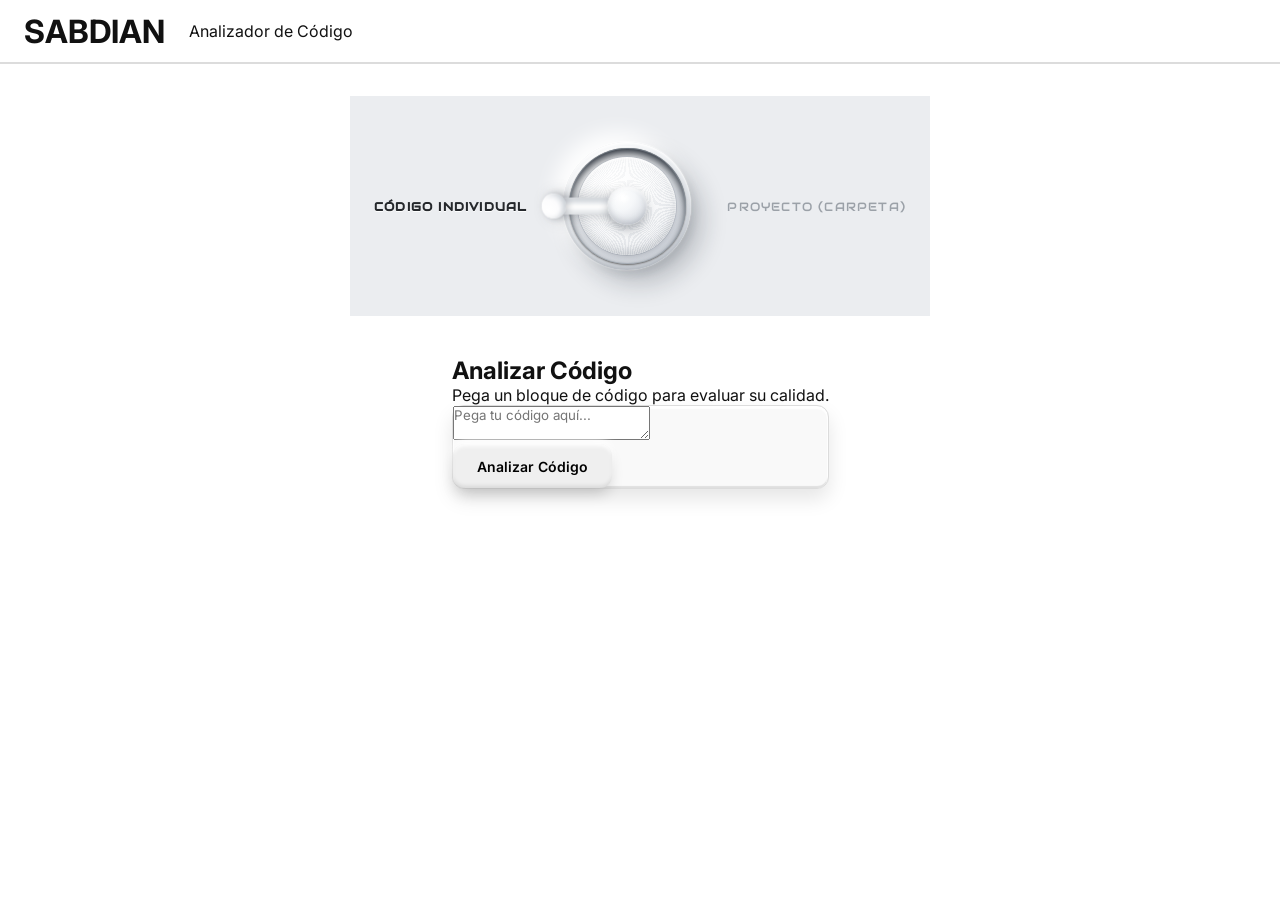
==== static/index.html @ e92fe36c "index.html" ====
<!DOCTYPE html>
<html lang="es">
<head>
    <meta charset="UTF-8">
    <meta name="viewport" content="width=device-width, initial-scale=1.0">
    <title>SABDIAN - Analizador IA</title>
    
    <link rel="preconnect" href="https://fonts.googleapis.com">
    <link rel="preconnect" href="https://fonts.gstatic.com" crossorigin>
    <link href="https://fonts.googleapis.com/css2?family=Audiowide&family=Inter:wght@400;600;800&display=swap" rel="stylesheet">
    <link rel="stylesheet" href="estilo.css">
</head>
<body>

    <header class="vl-cabecera">
        <h1 class="vl-cabecera__logo">SABDIAN</h1>
        <div class="vl-cabecera__acciones">
            <span class="texto-analizador">Analizador de Código</span>
        </div>
    </header>

    <!-- Contenedor Principal (Grid) -->
    <main class="vl-pagina">
        
        <!-- Columna Izquierda: Interruptor (Regla de tercios: 1/3) -->
        <section class="columna-interruptor">
            <div class="int-contenedor-tema" id="theme-container">
                <label class="int-escenario">
                    <input type="checkbox" class="int-entrada" id="toggle-modo" aria-label="Modo individual o carpeta" />
                    <span class="int-etiqueta int-etiqueta-apagado">Código Individual</span>
                    <span class="int-selector">
                        <span class="int-bisel" aria-hidden="true"></span>
                        <span class="int-engranaje" aria-hidden="true"></span>
                        <span class="int-palanca" aria-hidden="true">
                            <span class="int-cuerpo-palanca"></span>
                            <span class="int-tapa"></span>
                        </span>
                        <span class="int-perno" aria-hidden="true"></span>
                    </span>
                    <span class="int-etiqueta int-etiqueta-encendido">Proyecto (Carpeta)</span>
                </label>
            </div>
        </section>

        <!-- Columna Derecha: Área de Análisis (Regla de tercios: 2/3) -->
        <section class="columna-analisis">
            <!-- VISTA 1: CÓDIGO INDIVIDUAL -->
            <div id="vista-individual" class="vista-contenedor">
                <div class="vl-seccion-encabezado">
                    <h2 class="vl-seccion-encabezado__titulo">Analizar Código</h2>
                    <p class="vl-seccion-encabezado__subtitulo">Pega un bloque de código para evaluar su calidad.</p>
                </div>
                <div class="goma-caja">
                    <div class="caja-contenido">
                        <textarea id="codigo-individual" placeholder="Pega tu código aquí..." class="input-texto"></textarea>
                    </div>
                    <div class="caja-pie">
                        <button id="btn-analizar-individual" class="goma-boton">Analizar Código</button>
                    </div>
                </div>
            </div>

            <!-- VISTA 2: PROYECTO (CARPETA) -->
            <div id="vista-carpeta" class="vista-contenedor" style="display: none;">
                <div class="vl-seccion-encabezado">
                    <h2 class="vl-seccion-encabezado__titulo">Analizar Proyecto</h2>
                    <p class="vl-seccion-encabezado__subtitulo">Sube una carpeta completa para un análisis profundo.</p>
                </div>
                <div class="goma-caja">
                    <div class="caja-contenido">
                        <div class="vl-docs-zona" id="drop-zone" onclick="document.getElementById('input-carpeta').click()">
                            <div class="vl-docs-zona__interior">
                                <span class="vl-docs-zona__icono">📁</span>
                                <p class="vl-docs-zona__texto">Haz clic para <strong>seleccionar</strong> una carpeta</p>
                                <p class="vl-docs-zona__pista">o arrastra y suelta aquí</p>
                            </div>
                            <input type="file" id="input-carpeta" webkitdirectory directory multiple style="display: none;">
                        </div>
                    </div>
                    <div class="caja-pie">
                        <button id="btn-analizar-carpeta" class="goma-boton">Analizar Carpeta</button>
                    </div>
                </div>
            </div>
        </section>

        <!-- Resultados (Ocupa todo el ancho, abajo) -->
        <section id="resultados-container" class="seccion-resultados" style="display: none;">
            <div class="vl-seccion-encabezado" style="margin-bottom: 20px;">
                <h3 class="vl-seccion-encabezado__titulo" style="font-size: 24px;">Resultados del Análisis</h3>
            </div>
            
            <div class="vl-admin-tabla-wrapper goma-caja">
                <table class="vl-admin-tabla" id="tabla-resultados">
                    <thead>
                        <tr>
                            <th>Archivo / Bloque</th>
                            <th>Veredicto</th>
                            <th>Score IA</th>
                            <th>Deuda Técnica</th>
                        </tr>
                    </thead>
                    <tbody></tbody>
                </table>
            </div>
        </section>
    </main>

    <script src="app.js"></script>
</body>
</html>
---- static/estilo.css ----
/* --- Variables Globales --- */
:root {
    --fondo-pagina: #ffffff;
    --texto-principal: #111111;
    --texto-secundario: #555555;
    --borde-goma: #dcdcdc;
    --fondo-goma: #f9f9f9;
    --radio: 12px;
}

/* --- Reset y Fuente --- */
*, *::before, *::after { margin: 0; padding: 0; box-sizing: border-box; }
html, body { 
    width: 100%; min-height: 100%; 
    font-family: "Inter", system-ui, sans-serif; 
    color: var(--texto-principal); 
    background-color: var(--fondo-pagina); 
    transition: background-color 0.5s ease, color 0.5s ease;
}
button, input, textarea { font-family: inherit; }

/* --- Estructura de la Página --- */
.vl-cabecera {
    position: fixed; top: 0; left: 0; right: 0; height: 64px;
    display: flex; align-items: center; gap: 24px; padding: 0 24px;
    background: inherit; border-bottom: 2px solid var(--borde-goma); z-index: 100;
}
.vl-pagina {
    padding: 96px 24px 64px; min-height: 100vh;
    display: flex; flex-direction: column; align-items: center; gap: 40px;
}

/* --- Estilos de Goma (Modo Claro) --- */
.goma-caja {
    background: var(--fondo-goma);
    border-radius: var(--radio);
    box-shadow: 0 10px 20px rgba(0, 0, 0, 0.1), inset 0 2px 1px 1px rgba(255, 255, 255, 0.9), inset 0 -2px 1px 0 rgba(0, 0, 0, 0.1);
    border: 1px solid var(--borde-goma);
}
.goma-boton {
    display: inline-flex; align-items: center; justify-content: center;
    height: 44px; padding: 0 24px; border: none; border-radius: var(--radio);
    font-weight: 600; font-size: 14px; cursor: pointer; transition: all 200ms ease;
    box-shadow: 0 8px 15px -4px rgba(0, 0, 0, 0.2), inset 0 -3px 4px -1px rgba(0, 0, 0, 0.1), 0 -5px 10px -1px rgba(255, 255, 255, 1), inset 0 3px 4px -1px rgba(255, 255, 255, 1);
}
.goma-boton:hover { transform: translateY(-2px); }
.goma-boton:active { transform: translateY(2px); box-shadow: 0 2px 5px rgba(0, 0, 0, 0.15), inset 0 3px 6px rgba(0, 0, 0, 0.2); }

/* --- Tabla de Resultados (Se adapta al tema) --- */
.vl-admin-tabla-wrapper { width: 100%; max-width: 1000px; overflow-x: auto; }
.vl-admin-tabla { width: 100%; border-collapse: collapse; font-size: 14px; }
.vl-admin-tabla thead { background: rgba(0,0,0,0.05); }
.vl-admin-tabla th { padding: 16px; text-align: left; font-weight: 700; text-transform: uppercase; font-size: 11px; border-bottom: 2px solid var(--borde-goma); }
.vl-admin-tabla td { padding: 16px; border-bottom: 1px solid var(--borde-goma); }
.vl-admin-tabla td:first-child { font-family: monospace; font-weight: bold; }

.APROBADO { color: #111 !important; font-weight: 900; }
.RECHAZADO { color: #cc0000 !important; font-weight: 900; }
.SOSPECHOSO_IA { color: #cc7700 !important; font-weight: 900; }
.APROBADO_CON_OBSERVACIONES { color: #0044cc !important; font-weight: 900; }

/* ============================================================
   INTERRUPTOR SKEUOMORPHIC (Tu código original)
   ============================================================ */
.int-contenedor-tema {
  --fondo-tema: #ebedf0;
  --texto-apagado: #9ba1a8;
  --texto-activo: #25282c;
  --sombra-texto: 0 1px 0 rgba(255, 255, 255, 0.9);
  --fondo-selector: #ebedf0;
  --sombra-selector: -10px -10px 20px rgba(255, 255, 255, 0.95), 12px 14px 24px rgba(24, 32, 44, 0.22), 3px 4px 8px rgba(24, 32, 44, 0.14), 0 0 0 1px rgba(255, 255, 255, 0.65);
  --sombra-selector-presionado: -6px -6px 14px rgba(255, 255, 255, 0.9), 7px 9px 16px rgba(24, 32, 44, 0.2), 2px 2px 4px rgba(24, 32, 44, 0.14), 0 0 0 1px rgba(255, 255, 255, 0.65);
  --fondo-bisel: linear-gradient(145deg, #ffffff 0%, #e9ecf0 45%, #cfd4dc 100%);
  --sombra-bisel: inset 0 2px 3px rgba(255, 255, 255, 1), inset 0 -3px 5px rgba(28, 35, 45, 0.22);
  --brillo-bisel: rgba(255, 255, 255, 0.85);
  --fondo-placa: repeating-conic-gradient(from 0deg, rgba(255, 255, 255, 0.45) 0deg 1.1deg, rgba(140, 148, 158, 0.06) 1.1deg 2.2deg), radial-gradient(circle at 36% 26%, #ffffff 0%, #f8f9fa 35%, #ebedf0 65%, #dadde2 88%, #cbd0d6 100%);
  --sombra-placa: inset 0 2px 3px rgba(255, 255, 255, 1), inset 0 -4px 8px rgba(110, 118, 128, 0.25), 0 3px 6px rgba(24, 32, 44, 0.2), 0 0 0 1px rgba(175, 182, 190, 0.45);
  --sombra-proyectada-palanca: drop-shadow(0 6px 7px rgba(24, 32, 44, 0.26));
  --fondo-palanca: linear-gradient(90deg, #cfd3d8 0%, #eef0f3 14%, #ffffff 36%, #ffffff 50%, #f1f3f5 66%, #dadde2 86%, #bfc4cb 100%);
  --sombra-palanca: inset 0 3px 4px rgba(255, 255, 255, 1), inset 0 -8px 12px rgba(115, 123, 134, 0.22);
  --fondo-tapa: radial-gradient(circle at 34% 28%, #ffffff 0%, #fcfcfd 42%, #e6e9ed 72%, #cbd0d7 100%);
  --sombra-tapa: 0 3px 6px rgba(24, 32, 44, 0.2), inset 0 -3px 4px rgba(115, 123, 134, 0.2), inset 0 2px 3px rgba(255, 255, 255, 1);
  --fondo-perno: radial-gradient(circle at 34% 26%, #ffffff 0%, #f5f7f9 36%, #e2e5ea 68%, #c7ccd3 92%, #b4bac2 100%);
  --sombra-perno: inset 0 -3px 6px rgba(95, 104, 116, 0.26), inset 0 2px 3px rgb(255, 255, 255), 0 5px 10px rgba(24, 32, 44, 0.31), 0 0 0 1px rgba(255, 255, 255, 0.5);
  --brillo-perno: rgba(255, 255, 255, 0.95);
  display: flex; align-items: center; justify-content: center; min-height: 220px; padding: 24px; background: var(--fondo-tema); transition: background-color 0.55s cubic-bezier(0.22, 1, 0.36, 1);
}
.int-contenedor-tema:has(.int-entrada:checked) {
  --fondo-tema: #1e2126; --texto-apagado: #68707a; --texto-activo: #eef2f6; --sombra-texto: 0 1px 2px rgba(0, 0, 0, 0.85);
  --fondo-selector: #23262b; --sombra-selector: -8px -8px 18px rgba(255, 255, 255, 0.055), 12px 15px 26px rgba(0, 0, 0, 0.75), 3px 4px 8px rgba(0, 0, 0, 0.55), 0 0 0 1px rgba(255, 255, 255, 0.06);
  --sombra-selector-presionado: -5px -5px 12px rgba(255, 255, 255, 0.045), 7px 9px 16px rgba(0, 0, 0, 0.7), 2px 2px 4px rgba(0, 0, 0, 0.5), 0 0 0 1px rgba(255, 255, 255, 0.06);
  --fondo-bisel: linear-gradient(145deg, #32363e 0%, #23262c 48%, #15171b 100%); --sombra-bisel: inset 0 2px 3px rgba(255, 255, 255, 0.14), inset 0 -3px 6px rgba(0, 0, 0, 0.75); --brillo-bisel: rgba(255, 255, 255, 0.14);
  --fondo-placa: repeating-conic-gradient(from 0deg, rgba(255, 255, 255, 0.03) 0deg 1.1deg, rgba(0, 0, 0, 0.18) 1.1deg 2.2deg), radial-gradient(circle at 36% 26%, #3a3f48 0%, #2c3037 35%, #21242a 65%, #181a1f 88%, #111316 100%);
  --sombra-placa: inset 0 2px 3px rgba(255, 255, 255, 0.12), inset 0 -4px 8px rgba(0, 0, 0, 0.65), 0 3px 6px rgba(0, 0, 0, 0.55), 0 0 0 1px rgba(0, 0, 0, 0.6);
  --sombra-proyectada-palanca: drop-shadow(0 7px 8px rgba(0, 0, 0, 0.68));
  --fondo-palanca: linear-gradient(90deg, #1c1f24 0%, #2f343c 14%, #4c535f 36%, #58606e 50%, #3b404a 66%, #24282e 86%, #16181c 100%);
  --sombra-palanca: inset 0 3px 4px rgba(255, 255, 255, 0.24), inset 0 -8px 12px rgba(0, 0, 0, 0.65);
  --fondo-tapa: radial-gradient(circle at 34% 28%, #636c7a 0%, #454b56 42%, #2a2e35 72%, #191b20 100%);
  --sombra-tapa: 0 3px 6px rgba(0, 0, 0, 0.6), inset 0 -3px 4px rgba(0, 0, 0, 0.65), inset 0 2px 3px rgba(255, 255, 255, 0.25);
  --fondo-perno: radial-gradient(circle at 34% 26%, #575f6c 0%, #3a3f48 36%, #262930 68%, #191b20 92%, #121417 100%);
  --sombra-perno: inset 0 -3px 6px rgba(0, 0, 0, 0.7), inset 0 2px 3px rgba(255, 255, 255, 0.2), 0 6px 12px rgba(0, 0, 0, 0.75), 0 0 0 1px rgba(255, 255, 255, 0.08);
  --brillo-perno: rgba(255, 255, 255, 0.35);
}
.int-escenario { position: relative; display: inline-flex; align-items: center; gap: 36px; user-select: none; cursor: pointer; }
.int-entrada { position: absolute; width: 1px; height: 1px; opacity: 0; pointer-events: none; }
.int-etiqueta { font-family: "Audiowide", sans-serif; font-size: 12px; font-weight: 500; letter-spacing: 0.1em; text-transform: uppercase; white-space: nowrap; color: var(--texto-apagado); transition: color 0.45s ease, text-shadow 0.45s ease; }
.int-etiqueta-apagado { color: var(--texto-activo); font-weight: 600; text-shadow: var(--sombra-texto); }
.int-entrada:checked ~ .int-etiqueta-apagado { color: var(--texto-apagado); font-weight: 500; text-shadow: none; }
.int-entrada:checked ~ .int-etiqueta-encendido { color: var(--texto-activo); font-weight: 600; text-shadow: var(--sombra-texto); }
.int-selector { --tamano: 128px; position: relative; display: block; width: var(--tamano); height: var(--tamano); flex: none; border-radius: 50%; background: var(--fondo-selector); cursor: pointer; box-shadow: var(--sombra-selector); transition: box-shadow 0.45s ease, transform 0.25s ease, background 0.45s ease; }
.int-escenario:active .int-selector { transform: translateY(1px) scale(0.992); box-shadow: var(--sombra-selector-presionado); }
.int-entrada:focus-visible ~ .int-selector { box-shadow: var(--sombra-selector), 0 0 0 3px rgba(59, 130, 246, 0.45); }
.int-bisel { position: absolute; inset: 0; border-radius: 50%; background: var(--fondo-bisel); box-shadow: var(--sombra-bisel); transition: background 0.45s ease, box-shadow 0.45s ease; }
.int-bisel::after { content: ""; position: absolute; inset: 3%; border-radius: 50%; background: radial-gradient(circle at 32% 22%, var(--brillo-bisel), transparent 55%); transition: background 0.45s ease; }
.int-engranaje { position: absolute; inset: 4.5%; border-radius: 50%; box-shadow: inset 0 0 0 1px rgba(150, 158, 168, 0.55), inset 0 5px 10px rgb(28, 35, 45), 0 1px 2px rgb(102, 102, 102); transform: rotate(0deg); transition: transform 0.65s cubic-bezier(0.3, 1.25, 0.4, 1); }
.int-entrada:checked ~ .int-selector .int-engranaje { transform: rotate(9deg); }
.int-engranaje::after { content: ""; position: absolute; inset: 8%; border-radius: 50%; background-image: var(--fondo-placa); box-shadow: var(--sombra-placa); transition: background 0.45s ease, box-shadow 0.45s ease; }
.int-palanca { position: absolute; left: 50%; top: 50%; width: calc(var(--tamano) * 0.135); height: calc(var(--tamano) * 0.64); margin-left: calc(var(--tamano) * -0.0675); margin-top: calc(var(--tamano) * -0.64); transform-origin: 50% 100%; transform: rotate(-90deg); animation: rebote-hacia-izquierda 0.72s cubic-bezier(0.22, 1, 0.36, 1) forwards; filter: var(--sombra-proyectada-palanca); z-index: 2; }
.int-entrada:checked ~ .int-selector .int-palanca { animation: rebote-hacia-derecha 0.72s cubic-bezier(0.22, 1, 0.36, 1) forwards; }
@keyframes rebote-hacia-derecha { 0% { transform: rotate(-90deg); } 62% { transform: rotate(103deg); } 78% { transform: rotate(83deg); } 90% { transform: rotate(93deg); } 100% { transform: rotate(90deg); } }
@keyframes rebote-hacia-izquierda { 0% { transform: rotate(90deg); } 62% { transform: rotate(-103deg); } 78% { transform: rotate(-83deg); } 90% { transform: rotate(-93deg); } 100% { transform: rotate(-90deg); } }
.int-cuerpo-palanca { position: absolute; inset: 0; border-radius: 40% 40% 22% 22% / 18% 18% 10% 10%; background: var(--fondo-palanca); box-shadow: var(--sombra-palanca); transition: background 0.45s ease, box-shadow 0.45s ease; }
.int-tapa { position: absolute; left: 50%; top: calc(var(--tamano) * -0.035); width: calc(var(--tamano) * 0.19); height: calc(var(--tamano) * 0.19); margin-left: calc(var(--tamano) * -0.095); border-radius: 50%; background: var(--fondo-tapa); box-shadow: var(--sombra-tapa); transition: background 0.45s ease, box-shadow 0.45s ease; }
.int-perno { position: absolute; left: 50%; top: 50%; width: calc(var(--tamano) * 0.3); height: calc(var(--tamano) * 0.3); transform: translate(-50%, -50%); border-radius: 50%; background: var(--fondo-perno); box-shadow: var(--sombra-perno); transition: background 0.45s ease, box-shadow 0.45s ease; z-index: 3; }
.int-perno::after { content: ""; position: absolute; left: 24%; top: 18%; width: 32%; height: 24%; border-radius: 50%; background: radial-gradient(circle, var(--brillo-perno), rgba(255, 255, 255, 0)); filter: blur(1px); transition: background 0.45s ease; }
@media (max-width: 420px) { .int-escenario { gap: 24px; } .int-selector { --tamano: 102px; } .int-etiqueta { font-size: 9px; letter-spacing: 0.16em; } }
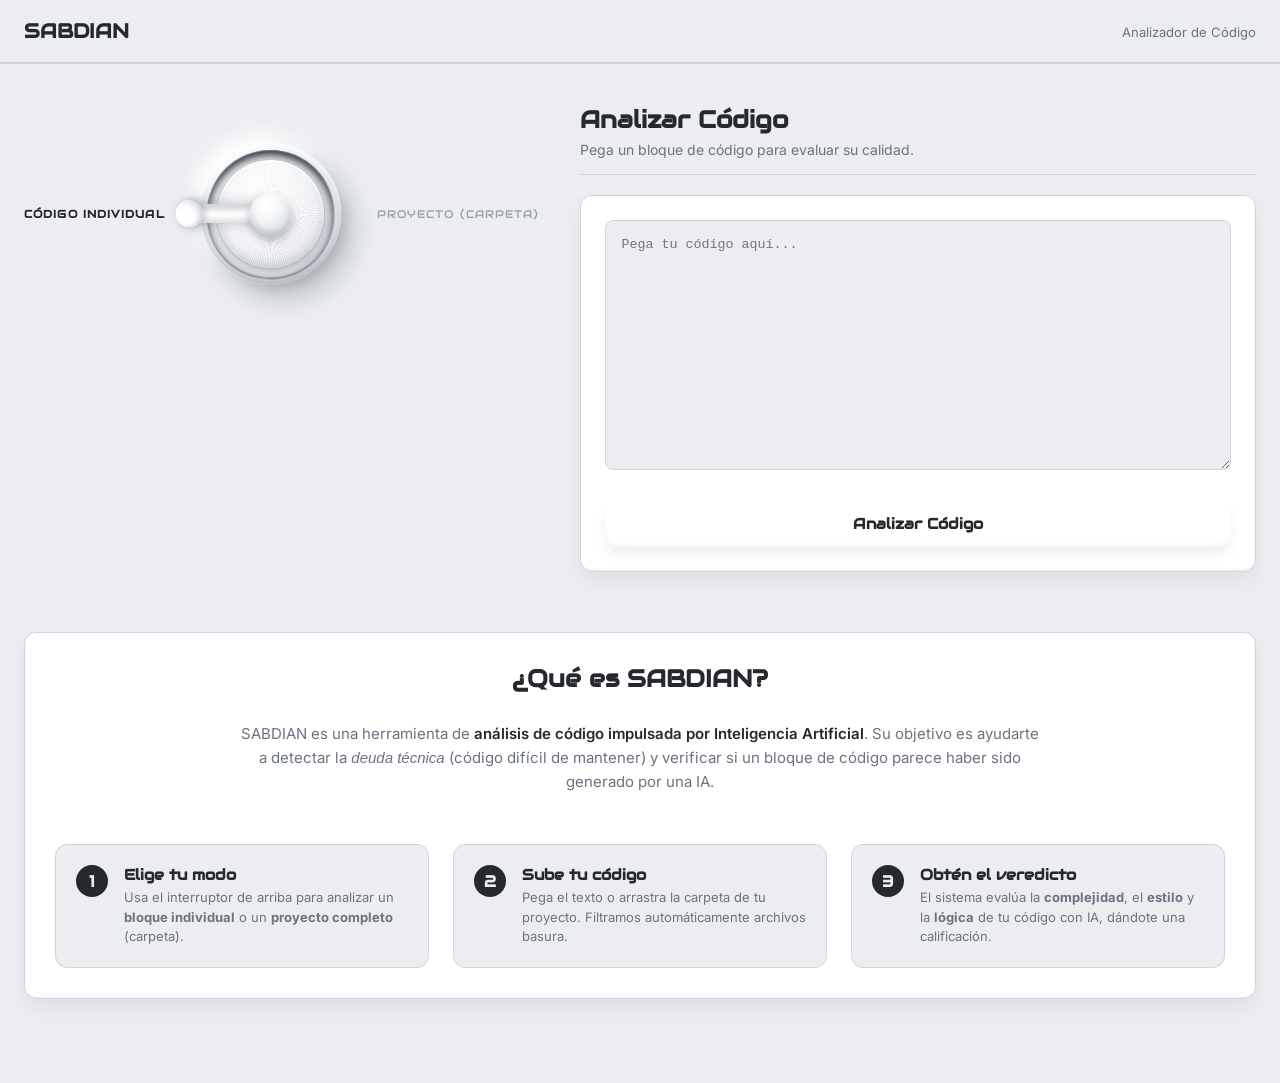
==== commit 4ce60bee: "index.html" ====
--- a/static/index.html
+++ b/static/index.html
@@ -5,13 +5,17 @@
     <meta name="viewport" content="width=device-width, initial-scale=1.0">
     <title>SABDIAN - Analizador IA</title>
     
+    <!-- Fuentes de Google -->
     <link rel="preconnect" href="https://fonts.googleapis.com">
     <link rel="preconnect" href="https://fonts.gstatic.com" crossorigin>
     <link href="https://fonts.googleapis.com/css2?family=Audiowide&family=Inter:wght@400;600;800&display=swap" rel="stylesheet">
+    
+    <!-- Tu archivo CSS -->
     <link rel="stylesheet" href="estilo.css">
 </head>
 <body>
 
+    <!-- Cabecera -->
     <header class="vl-cabecera">
         <h1 class="vl-cabecera__logo">SABDIAN</h1>
         <div class="vl-cabecera__acciones">
@@ -19,10 +23,10 @@
         </div>
     </header>
 
-    <!-- Contenedor Principal (Grid) -->
+    <!-- Contenido Principal -->
     <main class="vl-pagina">
         
-        <!-- Columna Izquierda: Interruptor (Regla de tercios: 1/3) -->
+        <!-- COLUMNA IZQUIERDA: INTERRUPTOR -->
         <section class="columna-interruptor">
             <div class="int-contenedor-tema" id="theme-container">
                 <label class="int-escenario">
@@ -42,7 +46,7 @@
             </div>
         </section>
 
-        <!-- Columna Derecha: Área de Análisis (Regla de tercios: 2/3) -->
+        <!-- COLUMNA DERECHA: ÁREA DE ANÁLISIS -->
         <section class="columna-analisis">
             <!-- VISTA 1: CÓDIGO INDIVIDUAL -->
             <div id="vista-individual" class="vista-contenedor">
@@ -84,7 +88,43 @@
             </div>
         </section>
 
-        <!-- Resultados (Ocupa todo el ancho, abajo) -->
+        <!-- SECCIÓN DE INFORMACIÓN (¿Qué es SABDIAN?) -->
+        <section class="seccion-info">
+            <div class="info-tarjeta goma-caja">
+                <h2 class="info-titulo">¿Qué es SABDIAN?</h2>
+                <p class="info-texto">
+                    SABDIAN es una herramienta de <strong>análisis de código impulsada por Inteligencia Artificial</strong>. 
+                    Su objetivo es ayudarte a detectar la <em>deuda técnica</em> (código difícil de mantener) y 
+                    verificar si un bloque de código parece haber sido generado por una IA.
+                </p>
+                
+                <div class="info-pasos">
+                    <div class="paso">
+                        <span class="paso-numero">1</span>
+                        <div>
+                            <h3 class="paso-titulo">Elige tu modo</h3>
+                            <p class="paso-texto">Usa el interruptor de arriba para analizar un <strong>bloque individual</strong> o un <strong>proyecto completo</strong> (carpeta).</p>
+                        </div>
+                    </div>
+                    <div class="paso">
+                        <span class="paso-numero">2</span>
+                        <div>
+                            <h3 class="paso-titulo">Sube tu código</h3>
+                            <p class="paso-texto">Pega el texto o arrastra la carpeta de tu proyecto. Filtramos automáticamente archivos basura.</p>
+                        </div>
+                    </div>
+                    <div class="paso">
+                        <span class="paso-numero">3</span>
+                        <div>
+                            <h3 class="paso-titulo">Obtén el veredicto</h3>
+                            <p class="paso-texto">El sistema evalúa la <strong>complejidad</strong>, el <strong>estilo</strong> y la <strong>lógica</strong> de tu código con IA, dándote una calificación.</p>
+                        </div>
+                    </div>
+                </div>
+            </div>
+        </section>
+
+        <!-- RESULTADOS (Ocupa todo el ancho, abajo) -->
         <section id="resultados-container" class="seccion-resultados" style="display: none;">
             <div class="vl-seccion-encabezado" style="margin-bottom: 20px;">
                 <h3 class="vl-seccion-encabezado__titulo" style="font-size: 24px;">Resultados del Análisis</h3>
--- a/static/estilo.css
+++ b/static/estilo.css
@@ -1,113 +1,197 @@
-/* --- Variables Globales --- */
+/* ============================================================
+   VARIABLES (MODO CLARO POR DEFECTO)
+   ============================================================ */
 :root {
-    --fondo-pagina: #ffffff;
-    --texto-principal: #111111;
-    --texto-secundario: #555555;
-    --borde-goma: #dcdcdc;
-    --fondo-goma: #f9f9f9;
+    --bg-pagina: #ebedf0;
+    --texto-principal: #25282c;
+    --texto-secundario: #6b7280;
+    --borde-goma: #d1d5db;
+    --fondo-goma: #ffffff;
+    
+    --sombra-goma: 0 10px 20px rgba(0, 0, 0, 0.05), inset 0 2px 1px 1px rgba(255, 255, 255, 0.9), inset 0 -2px 1px 0 rgba(0, 0, 0, 0.05);
+    --sombra-boton: 0 8px 15px -4px rgba(0, 0, 0, 0.1), inset 0 -3px 4px -1px rgba(0, 0, 0, 0.05), 0 -5px 10px -1px rgba(255, 255, 255, 1), inset 0 3px 4px -1px rgba(255, 255, 255, 1);
+
+    --fuente-global: "Audiowide", "Inter", sans-serif;
     --radio: 12px;
+}
+
+body.modo-oscuro {
+    --bg-pagina: #121418;
+    --texto-principal: #ffffff;
+    --texto-secundario: #9ca3af;
+    --borde-goma: #2a2f38;
+    --fondo-goma: #1e2126;
+
+    --sombra-goma: 0 10px 20px rgba(0, 0, 0, 0.4), inset 0 2px 1px 1px rgba(255, 255, 255, 0.05), inset 0 -2px 1px 0 rgba(0, 0, 0, 0.4);
+    --sombra-boton: 0 8px 15px -4px rgba(0, 0, 0, 0.4), inset 0 -3px 4px -1px rgba(0, 0, 0, 0.4), 0 -5px 10px -1px rgba(255, 255, 255, 0.05), inset 0 3px 4px -1px rgba(255, 255, 255, 0.05);
 }
 
 /* --- Reset y Fuente --- */
 *, *::before, *::after { margin: 0; padding: 0; box-sizing: border-box; }
 html, body { 
     width: 100%; min-height: 100%; 
-    font-family: "Inter", system-ui, sans-serif; 
+    font-family: var(--fuente-global); 
     color: var(--texto-principal); 
-    background-color: var(--fondo-pagina); 
+    background-color: var(--bg-pagina); 
     transition: background-color 0.5s ease, color 0.5s ease;
 }
 button, input, textarea { font-family: inherit; }
 
-/* --- Estructura de la Página --- */
+/* --- Cabecera --- */
 .vl-cabecera {
     position: fixed; top: 0; left: 0; right: 0; height: 64px;
     display: flex; align-items: center; gap: 24px; padding: 0 24px;
-    background: inherit; border-bottom: 2px solid var(--borde-goma); z-index: 100;
-}
+    background: var(--bg-pagina); border-bottom: 2px solid var(--borde-goma); z-index: 100;
+    transition: background-color 0.5s ease, border-color 0.5s ease;
+}
+.vl-cabecera__logo { font-size: 20px; font-weight: 800; }
+.vl-cabecera__acciones { margin-left: auto; }
+.texto-analizador { font-size: 13px; color: var(--texto-secundario); font-family: 'Inter', sans-serif; }
+
+/* ============================================================
+   LAYOUT PRINCIPAL: REGLA DE LOS TERCIOS
+   ============================================================ */
 .vl-pagina {
-    padding: 96px 24px 64px; min-height: 100vh;
-    display: flex; flex-direction: column; align-items: center; gap: 40px;
-}
-
-/* --- Estilos de Goma (Modo Claro) --- */
+    padding: 104px 24px 64px;
+    min-height: 100vh;
+    display: grid;
+    grid-template-columns: 1fr 2fr; /* 1/3 para interruptor, 2/3 para análisis */
+    grid-template-rows: auto 1fr;
+    gap: 40px;
+    max-width: 1400px;
+    margin: 0 auto;
+}
+
+/* El interruptor ocupa la columna de 1/3 */
+.columna-interruptor {
+    grid-column: 1 / 2;
+    display: flex;
+    justify-content: center;
+    align-items: flex-start;
+    padding-top: 40px;
+}
+
+/* El análisis ocupa la columna de 2/3 */
+.columna-analisis {
+    grid-column: 2 / 3;
+    display: flex;
+    flex-direction: column;
+    gap: 20px;
+}
+
+/* Los resultados ocupan todo el ancho (abajo) */
+.seccion-resultados {
+    grid-column: 1 / -1;
+    width: 100%;
+    margin-top: 20px;
+}
+
+/* --- Componentes de las Vistas --- */
+.vista-contenedor {
+    width: 100%;
+    display: flex;
+    flex-direction: column;
+    gap: 20px;
+}
+.vl-seccion-encabezado { text-align: left; border-bottom: 1px solid var(--borde-goma); padding-bottom: 16px; }
+.vl-seccion-encabezado__titulo { font-size: 24px; margin-bottom: 6px; }
+.vl-seccion-encabezado__subtitulo { color: var(--texto-secundario); font-family: 'Inter', sans-serif; font-size: 14px; }
+
+/* --- Contenedor de Goma --- */
 .goma-caja {
     background: var(--fondo-goma);
     border-radius: var(--radio);
-    box-shadow: 0 10px 20px rgba(0, 0, 0, 0.1), inset 0 2px 1px 1px rgba(255, 255, 255, 0.9), inset 0 -2px 1px 0 rgba(0, 0, 0, 0.1);
+    box-shadow: var(--sombra-goma);
     border: 1px solid var(--borde-goma);
-}
+    transition: background-color 0.5s ease, border-color 0.5s ease, box-shadow 0.5s ease;
+    display: flex;
+    flex-direction: column;
+}
+.caja-contenido { padding: 24px; flex-grow: 1; }
+.caja-pie { padding: 0 24px 24px 24px; }
+
+/* --- Botones de Goma --- */
 .goma-boton {
     display: inline-flex; align-items: center; justify-content: center;
-    height: 44px; padding: 0 24px; border: none; border-radius: var(--radio);
-    font-weight: 600; font-size: 14px; cursor: pointer; transition: all 200ms ease;
-    box-shadow: 0 8px 15px -4px rgba(0, 0, 0, 0.2), inset 0 -3px 4px -1px rgba(0, 0, 0, 0.1), 0 -5px 10px -1px rgba(255, 255, 255, 1), inset 0 3px 4px -1px rgba(255, 255, 255, 1);
+    height: 48px; padding: 0 24px; border: none; border-radius: var(--radio);
+    font-weight: 600; font-size: 15px; cursor: pointer; transition: all 200ms ease;
+    background: var(--fondo-goma); color: var(--texto-principal);
+    box-shadow: var(--sombra-boton); width: 100%;
 }
 .goma-boton:hover { transform: translateY(-2px); }
-.goma-boton:active { transform: translateY(2px); box-shadow: 0 2px 5px rgba(0, 0, 0, 0.15), inset 0 3px 6px rgba(0, 0, 0, 0.2); }
-
-/* --- Tabla de Resultados (Se adapta al tema) --- */
-.vl-admin-tabla-wrapper { width: 100%; max-width: 1000px; overflow-x: auto; }
+.goma-boton:active { transform: translateY(2px); box-shadow: 0 2px 5px rgba(0, 0, 0, 0.1), inset 0 3px 6px rgba(0, 0, 0, 0.1); }
+
+/* --- Textarea --- */
+.input-texto {
+    width: 100%; height: 250px; padding: 16px; border-radius: 8px;
+    border: 1px solid var(--borde-goma); font-family: monospace; resize: vertical;
+    background: var(--bg-pagina); color: var(--texto-principal);
+    transition: background-color 0.5s ease, color 0.5s ease;
+}
+
+/* --- Zona de Carga (Carpeta) --- */
+.vl-docs-zona {
+    border: 2px dashed var(--borde-goma); border-radius: var(--radio);
+    background: var(--bg-pagina); padding: 50px 20px; text-align: center; cursor: pointer;
+    transition: all 200ms ease; height: 250px; display: flex; align-items: center; justify-content: center;
+}
+.vl-docs-zona:hover { border-color: var(--texto-principal); }
+.vl-docs-zona__icono { font-size: 40px; display: block; margin-bottom: 12px; }
+.vl-docs-zona__texto { font-size: 16px; margin-bottom: 6px; }
+.vl-docs-zona__pista { font-size: 14px; color: var(--texto-secundario); font-family: 'Inter', sans-serif; }
+
+/* --- Tabla de Resultados --- */
+.vl-admin-tabla-wrapper { width: 100%; overflow-x: auto; }
 .vl-admin-tabla { width: 100%; border-collapse: collapse; font-size: 14px; }
-.vl-admin-tabla thead { background: rgba(0,0,0,0.05); }
+.vl-admin-tabla thead { background: rgba(0,0,0,0.03); transition: background-color 0.5s ease; }
+body.modo-oscuro .vl-admin-tabla thead { background: rgba(255,255,255,0.03); }
+
 .vl-admin-tabla th { padding: 16px; text-align: left; font-weight: 700; text-transform: uppercase; font-size: 11px; border-bottom: 2px solid var(--borde-goma); }
-.vl-admin-tabla td { padding: 16px; border-bottom: 1px solid var(--borde-goma); }
-.vl-admin-tabla td:first-child { font-family: monospace; font-weight: bold; }
+.vl-admin-tabla td { padding: 16px; border-bottom: 1px solid var(--borde-goma); color: var(--texto-secundario); }
+.vl-admin-tabla td:first-child { font-family: monospace; font-weight: bold; color: var(--texto-principal); }
 
 .APROBADO { color: #111 !important; font-weight: 900; }
+body.modo-oscuro .APROBADO { color: #4ade80 !important; }
 .RECHAZADO { color: #cc0000 !important; font-weight: 900; }
+body.modo-oscuro .RECHAZADO { color: #ff5a64 !important; }
 .SOSPECHOSO_IA { color: #cc7700 !important; font-weight: 900; }
+body.modo-oscuro .SOSPECHOSO_IA { color: #ffd87a !important; }
 .APROBADO_CON_OBSERVACIONES { color: #0044cc !important; font-weight: 900; }
-
-/* ============================================================
-   INTERRUPTOR SKEUOMORPHIC (Tu código original)
+body.modo-oscuro .APROBADO_CON_OBSERVACIONES { color: #38bdf8 !important; }
+
+/* ============================================================
+   INTERRUPTOR (Se mantiene igual)
    ============================================================ */
 .int-contenedor-tema {
-  --fondo-tema: #ebedf0;
-  --texto-apagado: #9ba1a8;
-  --texto-activo: #25282c;
-  --sombra-texto: 0 1px 0 rgba(255, 255, 255, 0.9);
-  --fondo-selector: #ebedf0;
-  --sombra-selector: -10px -10px 20px rgba(255, 255, 255, 0.95), 12px 14px 24px rgba(24, 32, 44, 0.22), 3px 4px 8px rgba(24, 32, 44, 0.14), 0 0 0 1px rgba(255, 255, 255, 0.65);
+  display: flex; align-items: center; justify-content: center; background: transparent;
+  --fondo-tema: transparent; --texto-apagado: #9ba1a8; --texto-activo: #25282c; --sombra-texto: 0 1px 0 rgba(255, 255, 255, 0.9);
+  --fondo-selector: #ebedf0; --sombra-selector: -10px -10px 20px rgba(255, 255, 255, 0.95), 12px 14px 24px rgba(24, 32, 44, 0.22), 3px 4px 8px rgba(24, 32, 44, 0.14), 0 0 0 1px rgba(255, 255, 255, 0.65);
   --sombra-selector-presionado: -6px -6px 14px rgba(255, 255, 255, 0.9), 7px 9px 16px rgba(24, 32, 44, 0.2), 2px 2px 4px rgba(24, 32, 44, 0.14), 0 0 0 1px rgba(255, 255, 255, 0.65);
-  --fondo-bisel: linear-gradient(145deg, #ffffff 0%, #e9ecf0 45%, #cfd4dc 100%);
-  --sombra-bisel: inset 0 2px 3px rgba(255, 255, 255, 1), inset 0 -3px 5px rgba(28, 35, 45, 0.22);
-  --brillo-bisel: rgba(255, 255, 255, 0.85);
+  --fondo-bisel: linear-gradient(145deg, #ffffff 0%, #e9ecf0 45%, #cfd4dc 100%); --sombra-bisel: inset 0 2px 3px rgba(255, 255, 255, 1), inset 0 -3px 5px rgba(28, 35, 45, 0.22); --brillo-bisel: rgba(255, 255, 255, 0.85);
   --fondo-placa: repeating-conic-gradient(from 0deg, rgba(255, 255, 255, 0.45) 0deg 1.1deg, rgba(140, 148, 158, 0.06) 1.1deg 2.2deg), radial-gradient(circle at 36% 26%, #ffffff 0%, #f8f9fa 35%, #ebedf0 65%, #dadde2 88%, #cbd0d6 100%);
   --sombra-placa: inset 0 2px 3px rgba(255, 255, 255, 1), inset 0 -4px 8px rgba(110, 118, 128, 0.25), 0 3px 6px rgba(24, 32, 44, 0.2), 0 0 0 1px rgba(175, 182, 190, 0.45);
-  --sombra-proyectada-palanca: drop-shadow(0 6px 7px rgba(24, 32, 44, 0.26));
-  --fondo-palanca: linear-gradient(90deg, #cfd3d8 0%, #eef0f3 14%, #ffffff 36%, #ffffff 50%, #f1f3f5 66%, #dadde2 86%, #bfc4cb 100%);
-  --sombra-palanca: inset 0 3px 4px rgba(255, 255, 255, 1), inset 0 -8px 12px rgba(115, 123, 134, 0.22);
-  --fondo-tapa: radial-gradient(circle at 34% 28%, #ffffff 0%, #fcfcfd 42%, #e6e9ed 72%, #cbd0d7 100%);
-  --sombra-tapa: 0 3px 6px rgba(24, 32, 44, 0.2), inset 0 -3px 4px rgba(115, 123, 134, 0.2), inset 0 2px 3px rgba(255, 255, 255, 1);
-  --fondo-perno: radial-gradient(circle at 34% 26%, #ffffff 0%, #f5f7f9 36%, #e2e5ea 68%, #c7ccd3 92%, #b4bac2 100%);
-  --sombra-perno: inset 0 -3px 6px rgba(95, 104, 116, 0.26), inset 0 2px 3px rgb(255, 255, 255), 0 5px 10px rgba(24, 32, 44, 0.31), 0 0 0 1px rgba(255, 255, 255, 0.5);
-  --brillo-perno: rgba(255, 255, 255, 0.95);
-  display: flex; align-items: center; justify-content: center; min-height: 220px; padding: 24px; background: var(--fondo-tema); transition: background-color 0.55s cubic-bezier(0.22, 1, 0.36, 1);
-}
-.int-contenedor-tema:has(.int-entrada:checked) {
-  --fondo-tema: #1e2126; --texto-apagado: #68707a; --texto-activo: #eef2f6; --sombra-texto: 0 1px 2px rgba(0, 0, 0, 0.85);
+  --sombra-proyectada-palanca: drop-shadow(0 6px 7px rgba(24, 32, 44, 0.26)); --fondo-palanca: linear-gradient(90deg, #cfd3d8 0%, #eef0f3 14%, #ffffff 36%, #ffffff 50%, #f1f3f5 66%, #dadde2 86%, #bfc4cb 100%); --sombra-palanca: inset 0 3px 4px rgba(255, 255, 255, 1), inset 0 -8px 12px rgba(115, 123, 134, 0.22);
+  --fondo-tapa: radial-gradient(circle at 34% 28%, #ffffff 0%, #fcfcfd 42%, #e6e9ed 72%, #cbd0d7 100%); --sombra-tapa: 0 3px 6px rgba(24, 32, 44, 0.2), inset 0 -3px 4px rgba(115, 123, 134, 0.2), inset 0 2px 3px rgba(255, 255, 255, 1);
+  --fondo-perno: radial-gradient(circle at 34% 26%, #ffffff 0%, #f5f7f9 36%, #e2e5ea 68%, #c7ccd3 92%, #b4bac2 100%); --sombra-perno: inset 0 -3px 6px rgba(95, 104, 116, 0.26), inset 0 2px 3px rgb(255, 255, 255), 0 5px 10px rgba(24, 32, 44, 0.31), 0 0 0 1px rgba(255, 255, 255, 0.5); --brillo-perno: rgba(255, 255, 255, 0.95);
+}
+body.modo-oscuro .int-contenedor-tema {
+  --fondo-tema: transparent; --texto-apagado: #68707a; --texto-activo: #eef2f6; --sombra-texto: 0 1px 2px rgba(0, 0, 0, 0.85);
   --fondo-selector: #23262b; --sombra-selector: -8px -8px 18px rgba(255, 255, 255, 0.055), 12px 15px 26px rgba(0, 0, 0, 0.75), 3px 4px 8px rgba(0, 0, 0, 0.55), 0 0 0 1px rgba(255, 255, 255, 0.06);
   --sombra-selector-presionado: -5px -5px 12px rgba(255, 255, 255, 0.045), 7px 9px 16px rgba(0, 0, 0, 0.7), 2px 2px 4px rgba(0, 0, 0, 0.5), 0 0 0 1px rgba(255, 255, 255, 0.06);
   --fondo-bisel: linear-gradient(145deg, #32363e 0%, #23262c 48%, #15171b 100%); --sombra-bisel: inset 0 2px 3px rgba(255, 255, 255, 0.14), inset 0 -3px 6px rgba(0, 0, 0, 0.75); --brillo-bisel: rgba(255, 255, 255, 0.14);
   --fondo-placa: repeating-conic-gradient(from 0deg, rgba(255, 255, 255, 0.03) 0deg 1.1deg, rgba(0, 0, 0, 0.18) 1.1deg 2.2deg), radial-gradient(circle at 36% 26%, #3a3f48 0%, #2c3037 35%, #21242a 65%, #181a1f 88%, #111316 100%);
   --sombra-placa: inset 0 2px 3px rgba(255, 255, 255, 0.12), inset 0 -4px 8px rgba(0, 0, 0, 0.65), 0 3px 6px rgba(0, 0, 0, 0.55), 0 0 0 1px rgba(0, 0, 0, 0.6);
-  --sombra-proyectada-palanca: drop-shadow(0 7px 8px rgba(0, 0, 0, 0.68));
-  --fondo-palanca: linear-gradient(90deg, #1c1f24 0%, #2f343c 14%, #4c535f 36%, #58606e 50%, #3b404a 66%, #24282e 86%, #16181c 100%);
-  --sombra-palanca: inset 0 3px 4px rgba(255, 255, 255, 0.24), inset 0 -8px 12px rgba(0, 0, 0, 0.65);
-  --fondo-tapa: radial-gradient(circle at 34% 28%, #636c7a 0%, #454b56 42%, #2a2e35 72%, #191b20 100%);
-  --sombra-tapa: 0 3px 6px rgba(0, 0, 0, 0.6), inset 0 -3px 4px rgba(0, 0, 0, 0.65), inset 0 2px 3px rgba(255, 255, 255, 0.25);
-  --fondo-perno: radial-gradient(circle at 34% 26%, #575f6c 0%, #3a3f48 36%, #262930 68%, #191b20 92%, #121417 100%);
-  --sombra-perno: inset 0 -3px 6px rgba(0, 0, 0, 0.7), inset 0 2px 3px rgba(255, 255, 255, 0.2), 0 6px 12px rgba(0, 0, 0, 0.75), 0 0 0 1px rgba(255, 255, 255, 0.08);
-  --brillo-perno: rgba(255, 255, 255, 0.35);
+  --sombra-proyectada-palanca: drop-shadow(0 7px 8px rgba(0, 0, 0, 0.68)); --fondo-palanca: linear-gradient(90deg, #1c1f24 0%, #2f343c 14%, #4c535f 36%, #58606e 50%, #3b404a 66%, #24282e 86%, #16181c 100%); --sombra-palanca: inset 0 3px 4px rgba(255, 255, 255, 0.24), inset 0 -8px 12px rgba(0, 0, 0, 0.65);
+  --fondo-tapa: radial-gradient(circle at 34% 28%, #636c7a 0%, #454b56 42%, #2a2e35 72%, #191b20 100%); --sombra-tapa: 0 3px 6px rgba(0, 0, 0, 0.6), inset 0 -3px 4px rgba(0, 0, 0, 0.65), inset 0 2px 3px rgba(255, 255, 255, 0.25);
+  --fondo-perno: radial-gradient(circle at 34% 26%, #575f6c 0%, #3a3f48 36%, #262930 68%, #191b20 92%, #121417 100%); --sombra-perno: inset 0 -3px 6px rgba(0, 0, 0, 0.7), inset 0 2px 3px rgba(255, 255, 255, 0.2), 0 6px 12px rgba(0, 0, 0, 0.75), 0 0 0 1px rgba(255, 255, 255, 0.08); --brillo-perno: rgba(255, 255, 255, 0.35);
 }
 .int-escenario { position: relative; display: inline-flex; align-items: center; gap: 36px; user-select: none; cursor: pointer; }
 .int-entrada { position: absolute; width: 1px; height: 1px; opacity: 0; pointer-events: none; }
-.int-etiqueta { font-family: "Audiowide", sans-serif; font-size: 12px; font-weight: 500; letter-spacing: 0.1em; text-transform: uppercase; white-space: nowrap; color: var(--texto-apagado); transition: color 0.45s ease, text-shadow 0.45s ease; }
+.int-etiqueta { font-family: var(--fuente-global); font-size: 11px; font-weight: 500; letter-spacing: 0.1em; text-transform: uppercase; white-space: nowrap; color: var(--texto-apagado); transition: color 0.45s ease, text-shadow 0.45s ease; }
 .int-etiqueta-apagado { color: var(--texto-activo); font-weight: 600; text-shadow: var(--sombra-texto); }
 .int-entrada:checked ~ .int-etiqueta-apagado { color: var(--texto-apagado); font-weight: 500; text-shadow: none; }
 .int-entrada:checked ~ .int-etiqueta-encendido { color: var(--texto-activo); font-weight: 600; text-shadow: var(--sombra-texto); }
-.int-selector { --tamano: 128px; position: relative; display: block; width: var(--tamano); height: var(--tamano); flex: none; border-radius: 50%; background: var(--fondo-selector); cursor: pointer; box-shadow: var(--sombra-selector); transition: box-shadow 0.45s ease, transform 0.25s ease, background 0.45s ease; }
+.int-selector { --tamano: 140px; position: relative; display: block; width: var(--tamano); height: var(--tamano); flex: none; border-radius: 50%; background: var(--fondo-selector); cursor: pointer; box-shadow: var(--sombra-selector); transition: box-shadow 0.45s ease, transform 0.25s ease, background 0.45s ease; }
 .int-escenario:active .int-selector { transform: translateY(1px) scale(0.992); box-shadow: var(--sombra-selector-presionado); }
 .int-entrada:focus-visible ~ .int-selector { box-shadow: var(--sombra-selector), 0 0 0 3px rgba(59, 130, 246, 0.45); }
 .int-bisel { position: absolute; inset: 0; border-radius: 50%; background: var(--fondo-bisel); box-shadow: var(--sombra-bisel); transition: background 0.45s ease, box-shadow 0.45s ease; }
@@ -123,4 +207,168 @@
 .int-tapa { position: absolute; left: 50%; top: calc(var(--tamano) * -0.035); width: calc(var(--tamano) * 0.19); height: calc(var(--tamano) * 0.19); margin-left: calc(var(--tamano) * -0.095); border-radius: 50%; background: var(--fondo-tapa); box-shadow: var(--sombra-tapa); transition: background 0.45s ease, box-shadow 0.45s ease; }
 .int-perno { position: absolute; left: 50%; top: 50%; width: calc(var(--tamano) * 0.3); height: calc(var(--tamano) * 0.3); transform: translate(-50%, -50%); border-radius: 50%; background: var(--fondo-perno); box-shadow: var(--sombra-perno); transition: background 0.45s ease, box-shadow 0.45s ease; z-index: 3; }
 .int-perno::after { content: ""; position: absolute; left: 24%; top: 18%; width: 32%; height: 24%; border-radius: 50%; background: radial-gradient(circle, var(--brillo-perno), rgba(255, 255, 255, 0)); filter: blur(1px); transition: background 0.45s ease; }
-@media (max-width: 420px) { .int-escenario { gap: 24px; } .int-selector { --tamano: 102px; } .int-etiqueta { font-size: 9px; letter-spacing: 0.16em; } }
+
+
+
+
+
+/* ============================================================
+   SECCIÓN DE INFORMACIÓN (¿Qué es SABDIAN?)
+   ============================================================ */
+.seccion-info {
+    grid-column: 1 / -1; /* Ocupa todo el ancho */
+    width: 100%;
+    margin-top: 20px;
+    margin-bottom: 20px;
+}
+
+.info-tarjeta {
+    padding: 30px;
+    display: flex;
+    flex-direction: column;
+    gap: 20px;
+}
+
+.info-titulo {
+    font-size: 24px;
+    color: var(--texto-principal);
+    margin-bottom: 8px;
+    text-align: center;
+}
+
+.info-texto {
+    font-family: 'Inter', sans-serif;
+    font-size: 15px;
+    line-height: 1.6;
+    color: var(--texto-secundario);
+    text-align: center;
+    max-width: 800px;
+    margin: 0 auto 20px auto;
+}
+
+.info-texto strong {
+    color: var(--texto-principal);
+    font-weight: 600;
+}
+
+/* Contenedor de los pasos */
+.info-pasos {
+    display: grid;
+    grid-template-columns: repeat(auto-fit, minmax(250px, 1fr));
+    gap: 24px;
+    margin-top: 10px;
+}
+
+.paso {
+    display: flex;
+    align-items: flex-start;
+    gap: 16px;
+    background: var(--bg-pagina);
+    padding: 20px;
+    border-radius: var(--radio);
+    border: 1px solid var(--borde-goma);
+    transition: background-color 0.5s ease, border-color 0.5s ease;
+}
+
+.paso-numero {
+    display: flex;
+    align-items: center;
+    justify-content: center;
+    width: 32px;
+    height: 32px;
+    flex-shrink: 0;
+    border-radius: 50%;
+    background: var(--texto-principal);
+    color: var(--bg-pagina);
+    font-weight: 800;
+    font-size: 16px;
+    font-family: 'Audiowide', sans-serif;
+}
+
+.paso-titulo {
+    font-size: 15px;
+    font-weight: 700;
+    color: var(--texto-principal);
+    margin-bottom: 4px;
+}
+
+.paso-texto {
+    font-family: 'Inter', sans-serif;
+    font-size: 13px;
+    line-height: 1.5;
+    color: var(--texto-secundario);
+}
+
+
+/* ============================================================
+   RESPONSIVO (Ajustes para Tablets y Móviles)
+   ============================================================ */
+
+/* Tablets (pantallas medianas) */
+@media (max-width: 900px) {
+    .vl-pagina {
+        grid-template-columns: 1fr; /* Una sola columna */
+        padding-top: 84px;
+        gap: 20px;
+    }
+    
+    .columna-interruptor {
+        grid-column: 1 / -1;
+        padding-top: 0;
+        margin-bottom: 10px;
+    }
+    
+    .columna-analisis {
+        grid-column: 1 / -1;
+    }
+    
+    .vl-seccion-encabezado {
+        text-align: center;
+    }
+}
+
+/* Móviles (pantallas pequeñas) */
+@media (max-width: 600px) {
+    /* 1. Hacer el interruptor más pequeño para que no ocupe toda la pantalla */
+    .int-selector {
+        --tamano: 80px !important; 
+    }
+    
+    /* 2. Apilar el texto del interruptor arriba y abajo (en lugar de izquierda/derecha) */
+    .int-escenario {
+        flex-direction: column;
+        gap: 15px;
+    }
+
+    /* 3. Ajustar la tipografía de las etiquetas */
+    .int-etiqueta {
+        font-size: 9px;
+        letter-spacing: 0.05em;
+    }
+
+    /* 4. Ajustar el área de texto y la tabla para que no se corten */
+    .vl-pagina {
+        padding: 80px 16px 40px;
+    }
+
+    .input-texto {
+        height: 200px;
+        font-size: 14px;
+    }
+
+    .goma-boton {
+        height: 40px;
+        font-size: 13px;
+    }
+
+    /* Hacer que la tabla se pueda deslizar horizontalmente sin romper la pantalla */
+    .vl-admin-tabla-wrapper {
+        border-radius: var(--radio);
+        overflow-x: auto;
+        -webkit-overflow-scrolling: touch;
+    }
+    
+    .vl-admin-tabla {
+        min-width: 600px; /* Fuerza a que la tabla sea ancha y se pueda deslizar */
+    }
+}
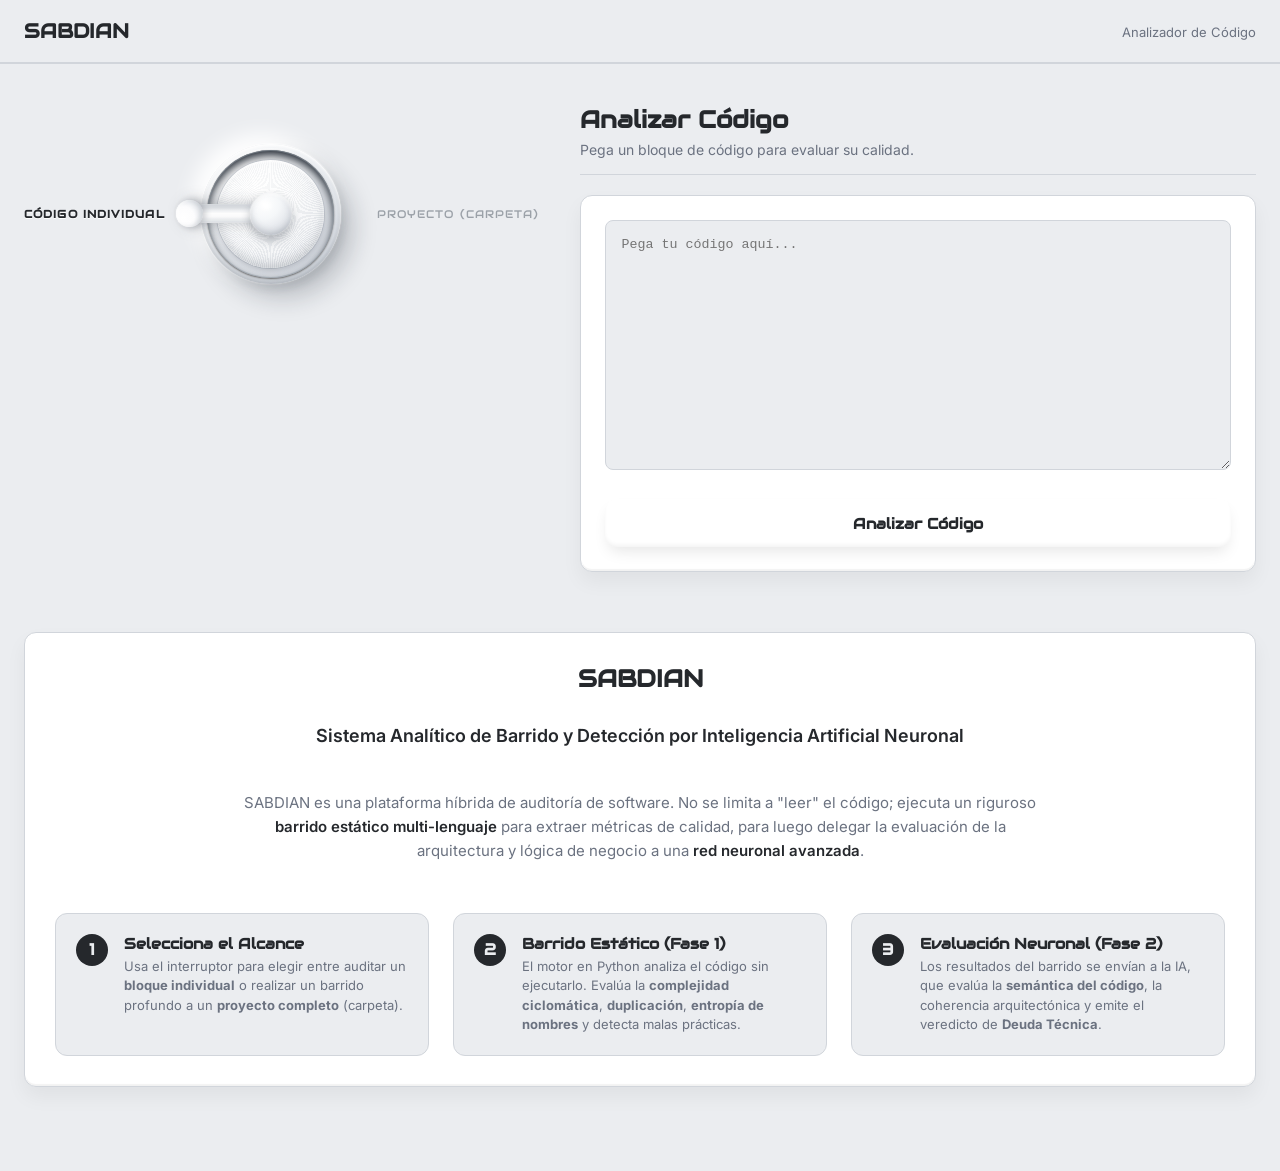
==== commit 106075f4: "index.html" ====
--- a/static/index.html
+++ b/static/index.html
@@ -89,35 +89,40 @@
         </section>
 
         <!-- SECCIÓN DE INFORMACIÓN (¿Qué es SABDIAN?) -->
+              <!-- SECCIÓN DE INFORMACIÓN (¿Qué es SABDIAN?) -->
         <section class="seccion-info">
             <div class="info-tarjeta goma-caja">
-                <h2 class="info-titulo">¿Qué es SABDIAN?</h2>
+                <h2 class="info-titulo">SABDIAN</h2>
+                <p class="info-texto" style="font-size: 18px; font-weight: 600; color: var(--texto-principal);">
+                    Sistema Analítico de Barrido y Detección por Inteligencia Artificial Neuronal
+                </p>
                 <p class="info-texto">
-                    SABDIAN es una herramienta de <strong>análisis de código impulsada por Inteligencia Artificial</strong>. 
-                    Su objetivo es ayudarte a detectar la <em>deuda técnica</em> (código difícil de mantener) y 
-                    verificar si un bloque de código parece haber sido generado por una IA.
+                    SABDIAN es una plataforma híbrida de auditoría de software. No se limita a "leer" el código; 
+                    ejecuta un riguroso <strong>barrido estático multi-lenguaje</strong> para extraer métricas de calidad, 
+                    para luego delegar la evaluación de la arquitectura y lógica de negocio a una 
+                    <strong>red neuronal avanzada</strong>.
                 </p>
                 
                 <div class="info-pasos">
                     <div class="paso">
                         <span class="paso-numero">1</span>
                         <div>
-                            <h3 class="paso-titulo">Elige tu modo</h3>
-                            <p class="paso-texto">Usa el interruptor de arriba para analizar un <strong>bloque individual</strong> o un <strong>proyecto completo</strong> (carpeta).</p>
+                            <h3 class="paso-titulo">Selecciona el Alcance</h3>
+                            <p class="paso-texto">Usa el interruptor para elegir entre auditar un <strong>bloque individual</strong> o realizar un barrido profundo a un <strong>proyecto completo</strong> (carpeta).</p>
                         </div>
                     </div>
                     <div class="paso">
                         <span class="paso-numero">2</span>
                         <div>
-                            <h3 class="paso-titulo">Sube tu código</h3>
-                            <p class="paso-texto">Pega el texto o arrastra la carpeta de tu proyecto. Filtramos automáticamente archivos basura.</p>
+                            <h3 class="paso-titulo">Barrido Estático (Fase 1)</h3>
+                            <p class="paso-texto">El motor en Python analiza el código sin ejecutarlo. Evalúa la <strong>complejidad ciclomática</strong>, <strong>duplicación</strong>, <strong>entropía de nombres</strong> y detecta malas prácticas.</p>
                         </div>
                     </div>
                     <div class="paso">
                         <span class="paso-numero">3</span>
                         <div>
-                            <h3 class="paso-titulo">Obtén el veredicto</h3>
-                            <p class="paso-texto">El sistema evalúa la <strong>complejidad</strong>, el <strong>estilo</strong> y la <strong>lógica</strong> de tu código con IA, dándote una calificación.</p>
+                            <h3 class="paso-titulo">Evaluación Neuronal (Fase 2)</h3>
+                            <p class="paso-texto">Los resultados del barrido se envían a la IA, que evalúa la <strong>semántica del código</strong>, la coherencia arquitectónica y emite el veredicto de <strong>Deuda Técnica</strong>.</p>
                         </div>
                     </div>
                 </div>
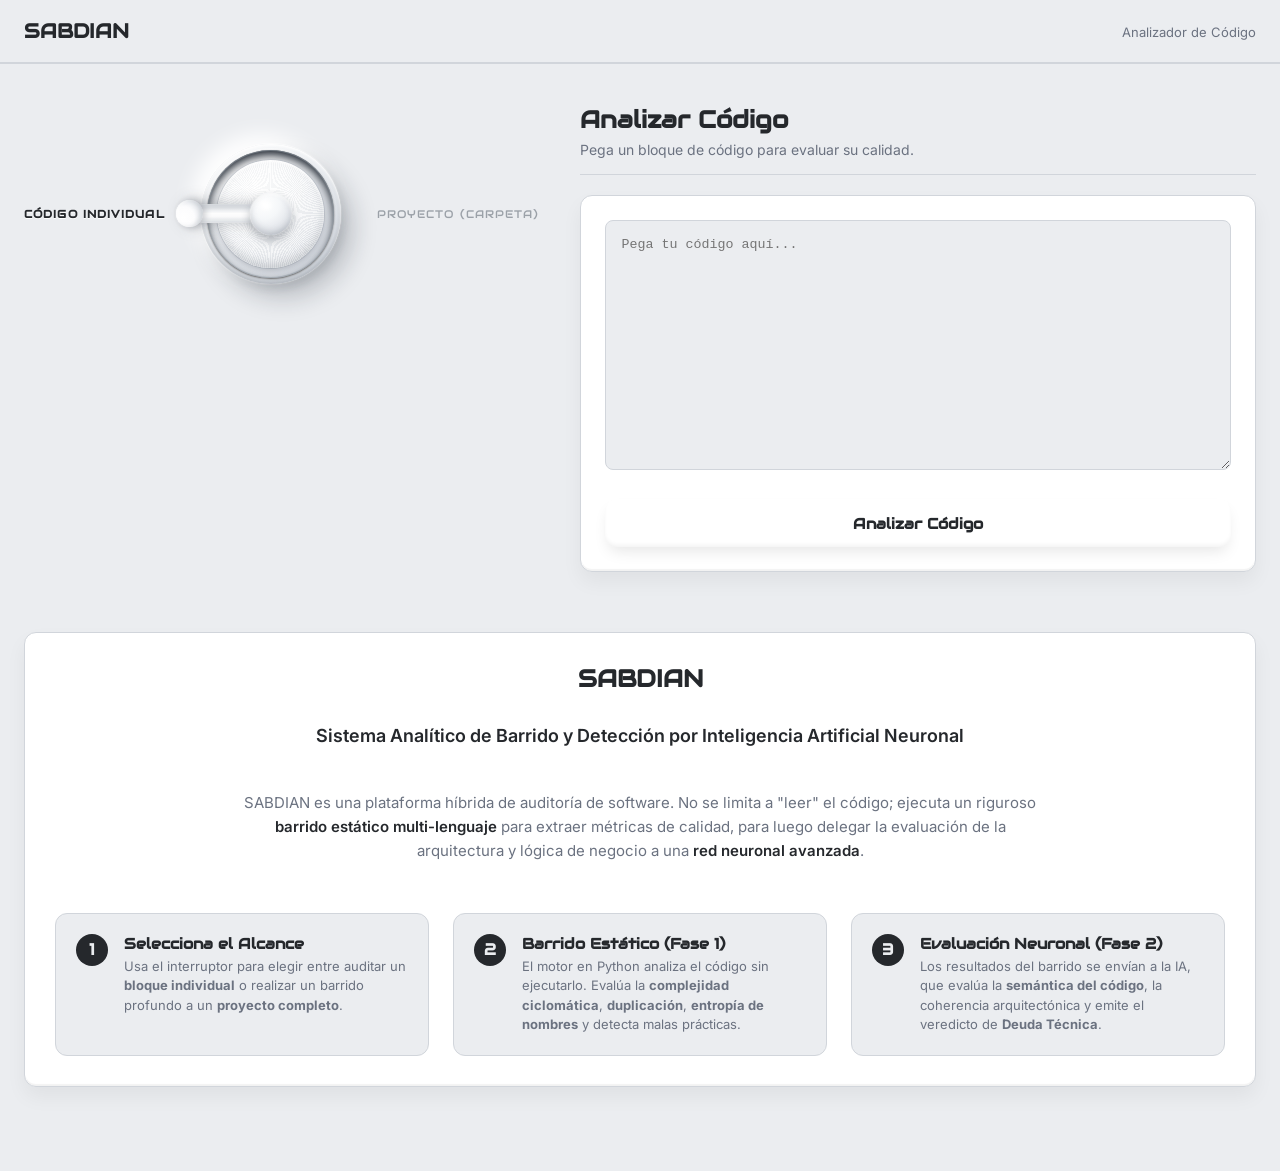
==== commit 57f7ecb6: "index.html" ====
--- a/static/index.html
+++ b/static/index.html
@@ -5,17 +5,14 @@
     <meta name="viewport" content="width=device-width, initial-scale=1.0">
     <title>SABDIAN - Analizador IA</title>
     
-    <!-- Fuentes de Google -->
     <link rel="preconnect" href="https://fonts.googleapis.com">
     <link rel="preconnect" href="https://fonts.gstatic.com" crossorigin>
     <link href="https://fonts.googleapis.com/css2?family=Audiowide&family=Inter:wght@400;600;800&display=swap" rel="stylesheet">
     
-    <!-- Tu archivo CSS -->
     <link rel="stylesheet" href="estilo.css">
 </head>
 <body>
 
-    <!-- Cabecera -->
     <header class="vl-cabecera">
         <h1 class="vl-cabecera__logo">SABDIAN</h1>
         <div class="vl-cabecera__acciones">
@@ -23,7 +20,6 @@
         </div>
     </header>
 
-    <!-- Contenido Principal -->
     <main class="vl-pagina">
         
         <!-- COLUMNA IZQUIERDA: INTERRUPTOR -->
@@ -73,11 +69,13 @@
                 <div class="goma-caja">
                     <div class="caja-contenido">
                         <div class="vl-docs-zona" id="drop-zone" onclick="document.getElementById('input-carpeta').click()">
-                            <div class="vl-docs-zona__interior">
+                            <div class="vl-docs-zona__interior" id="zona-carga-texto">
                                 <span class="vl-docs-zona__icono">📁</span>
                                 <p class="vl-docs-zona__texto">Haz clic para <strong>seleccionar</strong> una carpeta</p>
                                 <p class="vl-docs-zona__pista">o arrastra y suelta aquí</p>
                             </div>
+                            <!-- Aquí se inyectará la lista de archivos -->
+                            <div id="lista-archivos" class="lista-archivos" style="display: none;"></div>
                             <input type="file" id="input-carpeta" webkitdirectory directory multiple style="display: none;">
                         </div>
                     </div>
@@ -86,10 +84,74 @@
                     </div>
                 </div>
             </div>
-        </section>
-
-        <!-- SECCIÓN DE INFORMACIÓN (¿Qué es SABDIAN?) -->
-              <!-- SECCIÓN DE INFORMACIÓN (¿Qué es SABDIAN?) -->
+
+            <!-- ANIMACIÓN DE CARGA (Inicialmente oculta) -->
+            <div id="loader-container" style="display: none; margin-top: 20px;">
+                <div class="main-container">
+                    <div class="loader">
+                        <svg viewBox="0 0 800 500" xmlns="http://www.w3.org/2000/svg">
+                        <defs>
+                            <linearGradient id="chipGradient" x1="0" y1="0" x2="0" y2="1">
+                            <stop offset="0%" stop-color="#2d2d2d"></stop>
+                            <stop offset="100%" stop-color="#0f0f0f"></stop>
+                            </linearGradient>
+                            <linearGradient id="textGradient" x1="0" y1="0" x2="0" y2="1">
+                            <stop offset="0%" stop-color="#eeeeee"></stop>
+                            <stop offset="100%" stop-color="#888888"></stop>
+                            </linearGradient>
+                            <linearGradient id="pinGradient" x1="1" y1="0" x2="0" y2="0">
+                            <stop offset="0%" stop-color="#bbbbbb"></stop>
+                            <stop offset="50%" stop-color="#888888"></stop>
+                            <stop offset="100%" stop-color="#555555"></stop>
+                            </linearGradient>
+                        </defs>
+                        <g id="traces">
+                            <path d="M100 100 H200 V210 H326" class="trace-bg"></path>
+                            <path d="M100 100 H200 V210 H326" class="trace-flow purple"></path>
+                            <path d="M80 180 H180 V230 H326" class="trace-bg"></path>
+                            <path d="M80 180 H180 V230 H326" class="trace-flow blue"></path>
+                            <path d="M60 260 H150 V250 H326" class="trace-bg"></path>
+                            <path d="M60 260 H150 V250 H326" class="trace-flow yellow"></path>
+                            <path d="M100 350 H200 V270 H326" class="trace-bg"></path>
+                            <path d="M100 350 H200 V270 H326" class="trace-flow green"></path>
+                            <path d="M700 90 H560 V210 H474" class="trace-bg"></path>
+                            <path d="M700 90 H560 V210 H474" class="trace-flow blue"></path>
+                            <path d="M740 160 H580 V230 H474" class="trace-bg"></path>
+                            <path d="M740 160 H580 V230 H474" class="trace-flow green"></path>
+                            <path d="M720 250 H590 V250 H474" class="trace-bg"></path>
+                            <path d="M720 250 H590 V250 H474" class="trace-flow red"></path>
+                            <path d="M680 340 H570 V270 H474" class="trace-bg"></path>
+                            <path d="M680 340 H570 V270 H474" class="trace-flow yellow"></path>
+                        </g>
+                        <rect x="330" y="190" width="140" height="100" rx="20" ry="20" fill="url(#chipGradient)" stroke="#222" stroke-width="3" filter="drop-shadow(0 0 6px rgba(0,0,0,0.8))"></rect>
+                        <g>
+                            <rect x="322" y="205" width="8" height="10" fill="url(#pinGradient)" rx="2"></rect>
+                            <rect x="322" y="225" width="8" height="10" fill="url(#pinGradient)" rx="2"></rect>
+                            <rect x="322" y="245" width="8" height="10" fill="url(#pinGradient)" rx="2"></rect>
+                            <rect x="322" y="265" width="8" height="10" fill="url(#pinGradient)" rx="2"></rect>
+                        </g>
+                        <g>
+                            <rect x="470" y="205" width="8" height="10" fill="url(#pinGradient)" rx="2"></rect>
+                            <rect x="470" y="225" width="8" height="10" fill="url(#pinGradient)" rx="2"></rect>
+                            <rect x="470" y="245" width="8" height="10" fill="url(#pinGradient)" rx="2"></rect>
+                            <rect x="470" y="265" width="8" height="10" fill="url(#pinGradient)" rx="2"></rect>
+                        </g>
+                        <text x="400" y="240" font-family="Arial, sans-serif" font-size="22" fill="url(#textGradient)" text-anchor="middle" alignment-baseline="middle">Analizando</text>
+                        <circle cx="100" cy="100" r="5" fill="black"></circle>
+                        <circle cx="80" cy="180" r="5" fill="black"></circle>
+                        <circle cx="60" cy="260" r="5" fill="black"></circle>
+                        <circle cx="100" cy="350" r="5" fill="black"></circle>
+                        <circle cx="700" cy="90" r="5" fill="black"></circle>
+                        <circle cx="740" cy="160" r="5" fill="black"></circle>
+                        <circle cx="720" cy="250" r="5" fill="black"></circle>
+                        <circle cx="680" cy="340" r="5" fill="black"></circle>
+                        </svg>
+                    </div>
+                </div>
+            </div>
+        </section>
+
+        <!-- SECCIÓN DE INFORMACIÓN -->
         <section class="seccion-info">
             <div class="info-tarjeta goma-caja">
                 <h2 class="info-titulo">SABDIAN</h2>
@@ -102,13 +164,12 @@
                     para luego delegar la evaluación de la arquitectura y lógica de negocio a una 
                     <strong>red neuronal avanzada</strong>.
                 </p>
-                
                 <div class="info-pasos">
                     <div class="paso">
                         <span class="paso-numero">1</span>
                         <div>
                             <h3 class="paso-titulo">Selecciona el Alcance</h3>
-                            <p class="paso-texto">Usa el interruptor para elegir entre auditar un <strong>bloque individual</strong> o realizar un barrido profundo a un <strong>proyecto completo</strong> (carpeta).</p>
+                            <p class="paso-texto">Usa el interruptor para elegir entre auditar un <strong>bloque individual</strong> o realizar un barrido profundo a un <strong>proyecto completo</strong>.</p>
                         </div>
                     </div>
                     <div class="paso">
@@ -129,12 +190,11 @@
             </div>
         </section>
 
-        <!-- RESULTADOS (Ocupa todo el ancho, abajo) -->
+        <!-- RESULTADOS -->
         <section id="resultados-container" class="seccion-resultados" style="display: none;">
             <div class="vl-seccion-encabezado" style="margin-bottom: 20px;">
                 <h3 class="vl-seccion-encabezado__titulo" style="font-size: 24px;">Resultados del Análisis</h3>
             </div>
-            
             <div class="vl-admin-tabla-wrapper goma-caja">
                 <table class="vl-admin-tabla" id="tabla-resultados">
                     <thead>
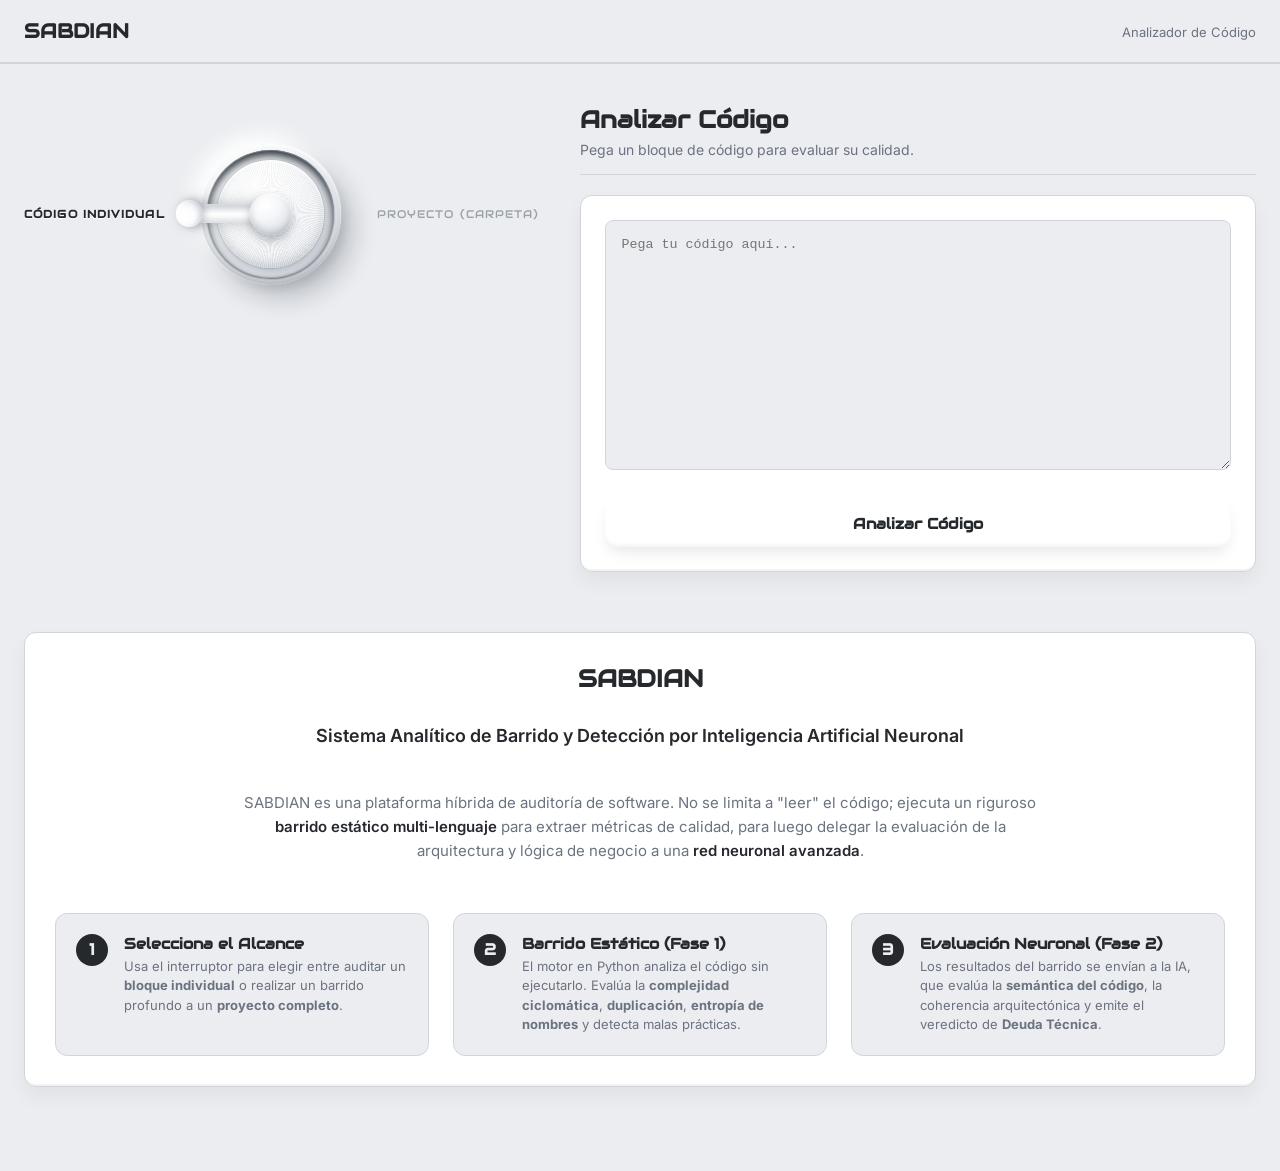
==== commit 87c90067: "index.html" ====
--- a/static/index.html
+++ b/static/index.html
@@ -72,9 +72,8 @@
                             <div class="vl-docs-zona__interior" id="zona-carga-texto">
                                 <span class="vl-docs-zona__icono">📁</span>
                                 <p class="vl-docs-zona__texto">Haz clic para <strong>seleccionar</strong> una carpeta</p>
-                                <p class="vl-docs-zona__pista">o arrastra y suelta aquí</p>
+                                
                             </div>
-                            <!-- Aquí se inyectará la lista de archivos -->
                             <div id="lista-archivos" class="lista-archivos" style="display: none;"></div>
                             <input type="file" id="input-carpeta" webkitdirectory directory multiple style="display: none;">
                         </div>
@@ -85,73 +84,59 @@
                 </div>
             </div>
 
-            <!-- ANIMACIÓN DE CARGA (Inicialmente oculta) -->
+            <!-- ANIMACIÓN DE CARGA (Oculta) -->
             <div id="loader-container" style="display: none; margin-top: 20px;">
                 <div class="main-container">
                     <div class="loader">
                         <svg viewBox="0 0 800 500" xmlns="http://www.w3.org/2000/svg">
                         <defs>
-                            <linearGradient id="chipGradient" x1="0" y1="0" x2="0" y2="1">
-                            <stop offset="0%" stop-color="#2d2d2d"></stop>
-                            <stop offset="100%" stop-color="#0f0f0f"></stop>
-                            </linearGradient>
-                            <linearGradient id="textGradient" x1="0" y1="0" x2="0" y2="1">
-                            <stop offset="0%" stop-color="#eeeeee"></stop>
-                            <stop offset="100%" stop-color="#888888"></stop>
-                            </linearGradient>
-                            <linearGradient id="pinGradient" x1="1" y1="0" x2="0" y2="0">
-                            <stop offset="0%" stop-color="#bbbbbb"></stop>
-                            <stop offset="50%" stop-color="#888888"></stop>
-                            <stop offset="100%" stop-color="#555555"></stop>
-                            </linearGradient>
+                            <linearGradient id="chipGradient" x1="0" y1="0" x2="0" y2="1"><stop offset="0%" stop-color="#2d2d2d"></stop><stop offset="100%" stop-color="#0f0f0f"></stop></linearGradient>
+                            <linearGradient id="textGradient" x1="0" y1="0" x2="0" y2="1"><stop offset="0%" stop-color="#eeeeee"></stop><stop offset="100%" stop-color="#888888"></stop></linearGradient>
+                            <linearGradient id="pinGradient" x1="1" y1="0" x2="0" y2="0"><stop offset="0%" stop-color="#bbbbbb"></stop><stop offset="50%" stop-color="#888888"></stop><stop offset="100%" stop-color="#555555"></stop></linearGradient>
                         </defs>
                         <g id="traces">
-                            <path d="M100 100 H200 V210 H326" class="trace-bg"></path>
-                            <path d="M100 100 H200 V210 H326" class="trace-flow purple"></path>
-                            <path d="M80 180 H180 V230 H326" class="trace-bg"></path>
-                            <path d="M80 180 H180 V230 H326" class="trace-flow blue"></path>
-                            <path d="M60 260 H150 V250 H326" class="trace-bg"></path>
-                            <path d="M60 260 H150 V250 H326" class="trace-flow yellow"></path>
-                            <path d="M100 350 H200 V270 H326" class="trace-bg"></path>
-                            <path d="M100 350 H200 V270 H326" class="trace-flow green"></path>
-                            <path d="M700 90 H560 V210 H474" class="trace-bg"></path>
-                            <path d="M700 90 H560 V210 H474" class="trace-flow blue"></path>
-                            <path d="M740 160 H580 V230 H474" class="trace-bg"></path>
-                            <path d="M740 160 H580 V230 H474" class="trace-flow green"></path>
-                            <path d="M720 250 H590 V250 H474" class="trace-bg"></path>
-                            <path d="M720 250 H590 V250 H474" class="trace-flow red"></path>
-                            <path d="M680 340 H570 V270 H474" class="trace-bg"></path>
-                            <path d="M680 340 H570 V270 H474" class="trace-flow yellow"></path>
+                            <path d="M100 100 H200 V210 H326" class="trace-bg"></path><path d="M100 100 H200 V210 H326" class="trace-flow purple"></path>
+                            <path d="M80 180 H180 V230 H326" class="trace-bg"></path><path d="M80 180 H180 V230 H326" class="trace-flow blue"></path>
+                            <path d="M60 260 H150 V250 H326" class="trace-bg"></path><path d="M60 260 H150 V250 H326" class="trace-flow yellow"></path>
+                            <path d="M100 350 H200 V270 H326" class="trace-bg"></path><path d="M100 350 H200 V270 H326" class="trace-flow green"></path>
+                            <path d="M700 90 H560 V210 H474" class="trace-bg"></path><path d="M700 90 H560 V210 H474" class="trace-flow blue"></path>
+                            <path d="M740 160 H580 V230 H474" class="trace-bg"></path><path d="M740 160 H580 V230 H474" class="trace-flow green"></path>
+                            <path d="M720 250 H590 V250 H474" class="trace-bg"></path><path d="M720 250 H590 V250 H474" class="trace-flow red"></path>
+                            <path d="M680 340 H570 V270 H474" class="trace-bg"></path><path d="M680 340 H570 V270 H474" class="trace-flow yellow"></path>
                         </g>
                         <rect x="330" y="190" width="140" height="100" rx="20" ry="20" fill="url(#chipGradient)" stroke="#222" stroke-width="3" filter="drop-shadow(0 0 6px rgba(0,0,0,0.8))"></rect>
-                        <g>
-                            <rect x="322" y="205" width="8" height="10" fill="url(#pinGradient)" rx="2"></rect>
-                            <rect x="322" y="225" width="8" height="10" fill="url(#pinGradient)" rx="2"></rect>
-                            <rect x="322" y="245" width="8" height="10" fill="url(#pinGradient)" rx="2"></rect>
-                            <rect x="322" y="265" width="8" height="10" fill="url(#pinGradient)" rx="2"></rect>
-                        </g>
-                        <g>
-                            <rect x="470" y="205" width="8" height="10" fill="url(#pinGradient)" rx="2"></rect>
-                            <rect x="470" y="225" width="8" height="10" fill="url(#pinGradient)" rx="2"></rect>
-                            <rect x="470" y="245" width="8" height="10" fill="url(#pinGradient)" rx="2"></rect>
-                            <rect x="470" y="265" width="8" height="10" fill="url(#pinGradient)" rx="2"></rect>
-                        </g>
+                        <g><rect x="322" y="205" width="8" height="10" fill="url(#pinGradient)" rx="2"></rect><rect x="322" y="225" width="8" height="10" fill="url(#pinGradient)" rx="2"></rect><rect x="322" y="245" width="8" height="10" fill="url(#pinGradient)" rx="2"></rect><rect x="322" y="265" width="8" height="10" fill="url(#pinGradient)" rx="2"></rect></g>
+                        <g><rect x="470" y="205" width="8" height="10" fill="url(#pinGradient)" rx="2"></rect><rect x="470" y="225" width="8" height="10" fill="url(#pinGradient)" rx="2"></rect><rect x="470" y="245" width="8" height="10" fill="url(#pinGradient)" rx="2"></rect><rect x="470" y="265" width="8" height="10" fill="url(#pinGradient)" rx="2"></rect></g>
                         <text x="400" y="240" font-family="Arial, sans-serif" font-size="22" fill="url(#textGradient)" text-anchor="middle" alignment-baseline="middle">Analizando</text>
-                        <circle cx="100" cy="100" r="5" fill="black"></circle>
-                        <circle cx="80" cy="180" r="5" fill="black"></circle>
-                        <circle cx="60" cy="260" r="5" fill="black"></circle>
-                        <circle cx="100" cy="350" r="5" fill="black"></circle>
-                        <circle cx="700" cy="90" r="5" fill="black"></circle>
-                        <circle cx="740" cy="160" r="5" fill="black"></circle>
-                        <circle cx="720" cy="250" r="5" fill="black"></circle>
-                        <circle cx="680" cy="340" r="5" fill="black"></circle>
+                        <circle cx="100" cy="100" r="5" fill="black"></circle><circle cx="80" cy="180" r="5" fill="black"></circle><circle cx="60" cy="260" r="5" fill="black"></circle><circle cx="100" cy="350" r="5" fill="black"></circle>
+                        <circle cx="700" cy="90" r="5" fill="black"></circle><circle cx="740" cy="160" r="5" fill="black"></circle><circle cx="720" cy="250" r="5" fill="black"></circle><circle cx="680" cy="340" r="5" fill="black"></circle>
                         </svg>
                     </div>
                 </div>
             </div>
+
+            <!-- RESULTADOS (AHORA ESTÁ AQUÍ ADENTRO) -->
+            <div id="resultados-container" class="seccion-resultados" style="display: none;">
+                <div class="vl-seccion-encabezado" style="margin-bottom: 20px;">
+                    <h3 class="vl-seccion-encabezado__titulo" style="font-size: 24px;">Resultados del Análisis</h3>
+                </div>
+                <div class="vl-admin-tabla-wrapper goma-caja">
+                    <table class="vl-admin-tabla" id="tabla-resultados">
+                        <thead>
+                            <tr>
+                                <th>Archivo / Bloque</th>
+                                <th>Veredicto</th>
+                                <th>Score IA</th>
+                                <th>Deuda Técnica</th>
+                            </tr>
+                        </thead>
+                        <tbody></tbody>
+                    </table>
+                </div>
+            </div>
         </section>
 
-        <!-- SECCIÓN DE INFORMACIÓN -->
+        <!-- SECCIÓN DE INFORMACIÓN (Ocupa todo el ancho) -->
         <section class="seccion-info">
             <div class="info-tarjeta goma-caja">
                 <h2 class="info-titulo">SABDIAN</h2>
@@ -167,46 +152,17 @@
                 <div class="info-pasos">
                     <div class="paso">
                         <span class="paso-numero">1</span>
-                        <div>
-                            <h3 class="paso-titulo">Selecciona el Alcance</h3>
-                            <p class="paso-texto">Usa el interruptor para elegir entre auditar un <strong>bloque individual</strong> o realizar un barrido profundo a un <strong>proyecto completo</strong>.</p>
-                        </div>
+                        <div><h3 class="paso-titulo">Selecciona el Alcance</h3><p class="paso-texto">Usa el interruptor para elegir entre auditar un <strong>bloque individual</strong> o realizar un barrido profundo a un <strong>proyecto completo</strong>.</p></div>
                     </div>
                     <div class="paso">
                         <span class="paso-numero">2</span>
-                        <div>
-                            <h3 class="paso-titulo">Barrido Estático (Fase 1)</h3>
-                            <p class="paso-texto">El motor en Python analiza el código sin ejecutarlo. Evalúa la <strong>complejidad ciclomática</strong>, <strong>duplicación</strong>, <strong>entropía de nombres</strong> y detecta malas prácticas.</p>
-                        </div>
+                        <div><h3 class="paso-titulo">Barrido Estático (Fase 1)</h3><p class="paso-texto">El motor en Python analiza el código sin ejecutarlo. Evalúa la <strong>complejidad ciclomática</strong>, <strong>duplicación</strong>, <strong>entropía de nombres</strong> y detecta malas prácticas.</p></div>
                     </div>
                     <div class="paso">
                         <span class="paso-numero">3</span>
-                        <div>
-                            <h3 class="paso-titulo">Evaluación Neuronal (Fase 2)</h3>
-                            <p class="paso-texto">Los resultados del barrido se envían a la IA, que evalúa la <strong>semántica del código</strong>, la coherencia arquitectónica y emite el veredicto de <strong>Deuda Técnica</strong>.</p>
-                        </div>
+                        <div><h3 class="paso-titulo">Evaluación Neuronal (Fase 2)</h3><p class="paso-texto">Los resultados del barrido se envían a la IA, que evalúa la <strong>semántica del código</strong>, la coherencia arquitectónica y emite el veredicto de <strong>Deuda Técnica</strong>.</p></div>
                     </div>
                 </div>
-            </div>
-        </section>
-
-        <!-- RESULTADOS -->
-        <section id="resultados-container" class="seccion-resultados" style="display: none;">
-            <div class="vl-seccion-encabezado" style="margin-bottom: 20px;">
-                <h3 class="vl-seccion-encabezado__titulo" style="font-size: 24px;">Resultados del Análisis</h3>
-            </div>
-            <div class="vl-admin-tabla-wrapper goma-caja">
-                <table class="vl-admin-tabla" id="tabla-resultados">
-                    <thead>
-                        <tr>
-                            <th>Archivo / Bloque</th>
-                            <th>Veredicto</th>
-                            <th>Score IA</th>
-                            <th>Deuda Técnica</th>
-                        </tr>
-                    </thead>
-                    <tbody></tbody>
-                </table>
             </div>
         </section>
     </main>
--- a/static/estilo.css
+++ b/static/estilo.css
@@ -1,5 +1,5 @@
 /* ============================================================
-   VARIABLES (MODO CLARO POR DEFECTO)
+   VARIABLES
    ============================================================ */
 :root {
     --bg-pagina: #ebedf0;
@@ -26,7 +26,7 @@
     --sombra-boton: 0 8px 15px -4px rgba(0, 0, 0, 0.4), inset 0 -3px 4px -1px rgba(0, 0, 0, 0.4), 0 -5px 10px -1px rgba(255, 255, 255, 0.05), inset 0 3px 4px -1px rgba(255, 255, 255, 0.05);
 }
 
-/* --- Reset y Fuente --- */
+/* --- Reset --- */
 *, *::before, *::after { margin: 0; padding: 0; box-sizing: border-box; }
 html, body { 
     width: 100%; min-height: 100%; 
@@ -34,6 +34,7 @@
     color: var(--texto-principal); 
     background-color: var(--bg-pagina); 
     transition: background-color 0.5s ease, color 0.5s ease;
+    overflow-x: hidden;
 }
 button, input, textarea { font-family: inherit; }
 
@@ -49,20 +50,18 @@
 .texto-analizador { font-size: 13px; color: var(--texto-secundario); font-family: 'Inter', sans-serif; }
 
 /* ============================================================
-   LAYOUT PRINCIPAL: REGLA DE LOS TERCIOS
+   LAYOUT PRINCIPAL (Grid)
    ============================================================ */
 .vl-pagina {
     padding: 104px 24px 64px;
     min-height: 100vh;
     display: grid;
-    grid-template-columns: 1fr 2fr; /* 1/3 para interruptor, 2/3 para análisis */
-    grid-template-rows: auto 1fr;
+    grid-template-columns: 1fr 2fr;
     gap: 40px;
     max-width: 1400px;
     margin: 0 auto;
 }
 
-/* El interruptor ocupa la columna de 1/3 */
 .columna-interruptor {
     grid-column: 1 / 2;
     display: flex;
@@ -71,7 +70,6 @@
     padding-top: 40px;
 }
 
-/* El análisis ocupa la columna de 2/3 */
 .columna-analisis {
     grid-column: 2 / 3;
     display: flex;
@@ -79,14 +77,13 @@
     gap: 20px;
 }
 
-/* Los resultados ocupan todo el ancho (abajo) */
+/* Resultados (dentro de la columna de análisis) */
 .seccion-resultados {
-    grid-column: 1 / -1;
     width: 100%;
     margin-top: 20px;
 }
 
-/* --- Componentes de las Vistas --- */
+/* --- Componentes --- */
 .vista-contenedor {
     width: 100%;
     display: flex;
@@ -97,7 +94,6 @@
 .vl-seccion-encabezado__titulo { font-size: 24px; margin-bottom: 6px; }
 .vl-seccion-encabezado__subtitulo { color: var(--texto-secundario); font-family: 'Inter', sans-serif; font-size: 14px; }
 
-/* --- Contenedor de Goma --- */
 .goma-caja {
     background: var(--fondo-goma);
     border-radius: var(--radio);
@@ -106,11 +102,11 @@
     transition: background-color 0.5s ease, border-color 0.5s ease, box-shadow 0.5s ease;
     display: flex;
     flex-direction: column;
+    overflow: hidden;
 }
 .caja-contenido { padding: 24px; flex-grow: 1; }
 .caja-pie { padding: 0 24px 24px 24px; }
 
-/* --- Botones de Goma --- */
 .goma-boton {
     display: inline-flex; align-items: center; justify-content: center;
     height: 48px; padding: 0 24px; border: none; border-radius: var(--radio);
@@ -121,7 +117,6 @@
 .goma-boton:hover { transform: translateY(-2px); }
 .goma-boton:active { transform: translateY(2px); box-shadow: 0 2px 5px rgba(0, 0, 0, 0.1), inset 0 3px 6px rgba(0, 0, 0, 0.1); }
 
-/* --- Textarea --- */
 .input-texto {
     width: 100%; height: 250px; padding: 16px; border-radius: 8px;
     border: 1px solid var(--borde-goma); font-family: monospace; resize: vertical;
@@ -129,7 +124,6 @@
     transition: background-color 0.5s ease, color 0.5s ease;
 }
 
-/* --- Zona de Carga (Carpeta) --- */
 .vl-docs-zona {
     border: 2px dashed var(--borde-goma); border-radius: var(--radio);
     background: var(--bg-pagina); padding: 50px 20px; text-align: center; cursor: pointer;
@@ -140,12 +134,11 @@
 .vl-docs-zona__texto { font-size: 16px; margin-bottom: 6px; }
 .vl-docs-zona__pista { font-size: 14px; color: var(--texto-secundario); font-family: 'Inter', sans-serif; }
 
-/* --- Tabla de Resultados --- */
+/* --- Tabla --- */
 .vl-admin-tabla-wrapper { width: 100%; overflow-x: auto; }
 .vl-admin-tabla { width: 100%; border-collapse: collapse; font-size: 14px; }
-.vl-admin-tabla thead { background: rgba(0,0,0,0.03); transition: background-color 0.5s ease; }
+.vl-admin-tabla thead { background: rgba(0,0,0,0.03); }
 body.modo-oscuro .vl-admin-tabla thead { background: rgba(255,255,255,0.03); }
-
 .vl-admin-tabla th { padding: 16px; text-align: left; font-weight: 700; text-transform: uppercase; font-size: 11px; border-bottom: 2px solid var(--borde-goma); }
 .vl-admin-tabla td { padding: 16px; border-bottom: 1px solid var(--borde-goma); color: var(--texto-secundario); }
 .vl-admin-tabla td:first-child { font-family: monospace; font-weight: bold; color: var(--texto-principal); }
@@ -160,7 +153,7 @@
 body.modo-oscuro .APROBADO_CON_OBSERVACIONES { color: #38bdf8 !important; }
 
 /* ============================================================
-   INTERRUPTOR (Se mantiene igual)
+   INTERRUPTOR
    ============================================================ */
 .int-contenedor-tema {
   display: flex; align-items: center; justify-content: center; background: transparent;
@@ -208,167 +201,74 @@
 .int-perno { position: absolute; left: 50%; top: 50%; width: calc(var(--tamano) * 0.3); height: calc(var(--tamano) * 0.3); transform: translate(-50%, -50%); border-radius: 50%; background: var(--fondo-perno); box-shadow: var(--sombra-perno); transition: background 0.45s ease, box-shadow 0.45s ease; z-index: 3; }
 .int-perno::after { content: ""; position: absolute; left: 24%; top: 18%; width: 32%; height: 24%; border-radius: 50%; background: radial-gradient(circle, var(--brillo-perno), rgba(255, 255, 255, 0)); filter: blur(1px); transition: background 0.45s ease; }
 
-
-
-
-
-/* ============================================================
-   SECCIÓN DE INFORMACIÓN (¿Qué es SABDIAN?)
+/* ============================================================
+   SECCIÓN DE INFORMACIÓN
    ============================================================ */
 .seccion-info {
-    grid-column: 1 / -1; /* Ocupa todo el ancho */
+    grid-column: 1 / -1;
     width: 100%;
     margin-top: 20px;
     margin-bottom: 20px;
 }
-
-.info-tarjeta {
-    padding: 30px;
-    display: flex;
-    flex-direction: column;
-    gap: 20px;
-}
-
-.info-titulo {
-    font-size: 24px;
-    color: var(--texto-principal);
-    margin-bottom: 8px;
-    text-align: center;
-}
-
-.info-texto {
-    font-family: 'Inter', sans-serif;
-    font-size: 15px;
-    line-height: 1.6;
-    color: var(--texto-secundario);
-    text-align: center;
-    max-width: 800px;
-    margin: 0 auto 20px auto;
-}
-
-.info-texto strong {
-    color: var(--texto-principal);
-    font-weight: 600;
-}
-
-/* Contenedor de los pasos */
-.info-pasos {
-    display: grid;
-    grid-template-columns: repeat(auto-fit, minmax(250px, 1fr));
-    gap: 24px;
-    margin-top: 10px;
-}
-
-.paso {
-    display: flex;
-    align-items: flex-start;
-    gap: 16px;
-    background: var(--bg-pagina);
-    padding: 20px;
-    border-radius: var(--radio);
-    border: 1px solid var(--borde-goma);
-    transition: background-color 0.5s ease, border-color 0.5s ease;
-}
-
-.paso-numero {
-    display: flex;
-    align-items: center;
-    justify-content: center;
-    width: 32px;
-    height: 32px;
-    flex-shrink: 0;
-    border-radius: 50%;
-    background: var(--texto-principal);
-    color: var(--bg-pagina);
-    font-weight: 800;
-    font-size: 16px;
-    font-family: 'Audiowide', sans-serif;
-}
-
-.paso-titulo {
-    font-size: 15px;
-    font-weight: 700;
-    color: var(--texto-principal);
-    margin-bottom: 4px;
-}
-
-.paso-texto {
-    font-family: 'Inter', sans-serif;
-    font-size: 13px;
-    line-height: 1.5;
-    color: var(--texto-secundario);
-}
-
-
-/* ============================================================
-   RESPONSIVO (Ajustes para Tablets y Móviles)
-   ============================================================ */
-
-/* Tablets (pantallas medianas) */
+.info-tarjeta { padding: 30px; display: flex; flex-direction: column; gap: 20px; }
+.info-titulo { font-size: 24px; color: var(--texto-principal); margin-bottom: 8px; text-align: center; }
+.info-texto { font-family: 'Inter', sans-serif; font-size: 15px; line-height: 1.6; color: var(--texto-secundario); text-align: center; max-width: 800px; margin: 0 auto 20px auto; }
+.info-texto strong { color: var(--texto-principal); font-weight: 600; }
+.info-pasos { display: grid; grid-template-columns: repeat(auto-fit, minmax(250px, 1fr)); gap: 24px; margin-top: 10px; }
+.paso { display: flex; align-items: flex-start; gap: 16px; background: var(--bg-pagina); padding: 20px; border-radius: var(--radio); border: 1px solid var(--borde-goma); transition: background-color 0.5s ease, border-color 0.5s ease; }
+.paso-numero { display: flex; align-items: center; justify-content: center; width: 32px; height: 32px; flex-shrink: 0; border-radius: 50%; background: var(--texto-principal); color: var(--bg-pagina); font-weight: 800; font-size: 16px; font-family: 'Audiowide', sans-serif; }
+.paso-titulo { font-size: 15px; font-weight: 700; color: var(--texto-principal); margin-bottom: 4px; }
+.paso-texto { font-family: 'Inter', sans-serif; font-size: 13px; line-height: 1.5; color: var(--texto-secundario); }
+
+/* ============================================================
+   LISTA DE ARCHIVOS Y LOADER
+   ============================================================ */
+.lista-archivos { display: flex; flex-direction: column; gap: 8px; width: 100%; padding: 10px; text-align: left; max-height: 150px; overflow-y: auto; }
+.archivo-item { display: flex; align-items: center; gap: 8px; font-family: 'Inter', sans-serif; font-size: 13px; color: var(--texto-principal); background: var(--fondo-goma); padding: 6px 10px; border-radius: 6px; border: 1px solid var(--borde-goma); }
+.archivo-item span { font-size: 16px; }
+.archivo-mas { color: var(--texto-secundario); font-style: italic; justify-content: center; border: 1px dashed var(--borde-goma); background: transparent; }
+
+.main-container { display: flex; justify-content: center; align-items: center; height: 100%; width: 100%; }
+.loader { width: 100%; max-width: 400px; margin: 0 auto; }
+.trace-bg { stroke: var(--borde-goma); stroke-width: 1.8; fill: none; }
+.trace-flow { stroke-width: 1.8; fill: none; stroke-dasharray: 40 400; stroke-dashoffset: 438; filter: drop-shadow(0 0 6px currentColor); animation: flow 3s cubic-bezier(0.5, 0, 0.9, 1) infinite; }
+.yellow { stroke: #ffea00; color: #ffea00; }
+.blue { stroke: #00ccff; color: #00ccff; }
+.green { stroke: #00ff15; color: #00ff15; }
+.purple { stroke: #9900ff; color: #9900ff; }
+.red { stroke: #ff3300; color: #ff3300; }
+@keyframes flow { to { stroke-dashoffset: 0; } }
+
+/* ============================================================
+   RESPONSIVO
+   ============================================================ */
 @media (max-width: 900px) {
     .vl-pagina {
-        grid-template-columns: 1fr; /* Una sola columna */
+        grid-template-columns: 1fr;
         padding-top: 84px;
         gap: 20px;
     }
-    
     .columna-interruptor {
         grid-column: 1 / -1;
         padding-top: 0;
         margin-bottom: 10px;
     }
-    
     .columna-analisis {
         grid-column: 1 / -1;
     }
-    
     .vl-seccion-encabezado {
         text-align: center;
     }
 }
 
-/* Móviles (pantallas pequeñas) */
 @media (max-width: 600px) {
-    /* 1. Hacer el interruptor más pequeño para que no ocupe toda la pantalla */
-    .int-selector {
-        --tamano: 80px !important; 
-    }
+    .int-selector { --tamano: 80px !important; }
+    .int-escenario { flex-direction: column; gap: 15px; }
+    .int-etiqueta { font-size: 9px; letter-spacing: 0.05em; }
+    .vl-pagina { padding: 80px 16px 40px; }
+    .input-texto { height: 200px; font-size: 14px; }
+    .goma-boton { height: 40px; font-size: 13px; }
     
-    /* 2. Apilar el texto del interruptor arriba y abajo (en lugar de izquierda/derecha) */
-    .int-escenario {
-        flex-direction: column;
-        gap: 15px;
-    }
-
-    /* 3. Ajustar la tipografía de las etiquetas */
-    .int-etiqueta {
-        font-size: 9px;
-        letter-spacing: 0.05em;
-    }
-
-    /* 4. Ajustar el área de texto y la tabla para que no se corten */
-    .vl-pagina {
-        padding: 80px 16px 40px;
-    }
-
-    .input-texto {
-        height: 200px;
-        font-size: 14px;
-    }
-
-    .goma-boton {
-        height: 40px;
-        font-size: 13px;
-    }
-
-    /* Hacer que la tabla se pueda deslizar horizontalmente sin romper la pantalla */
-    .vl-admin-tabla-wrapper {
-        border-radius: var(--radio);
-        overflow-x: auto;
-        -webkit-overflow-scrolling: touch;
-    }
-    
-    .vl-admin-tabla {
-        min-width: 600px; /* Fuerza a que la tabla sea ancha y se pueda deslizar */
-    }
-}
+    .vl-admin-tabla-wrapper { overflow-x: auto; -webkit-overflow-scrolling: touch; }
+    .vl-admin-tabla { min-width: 600px; }
+}
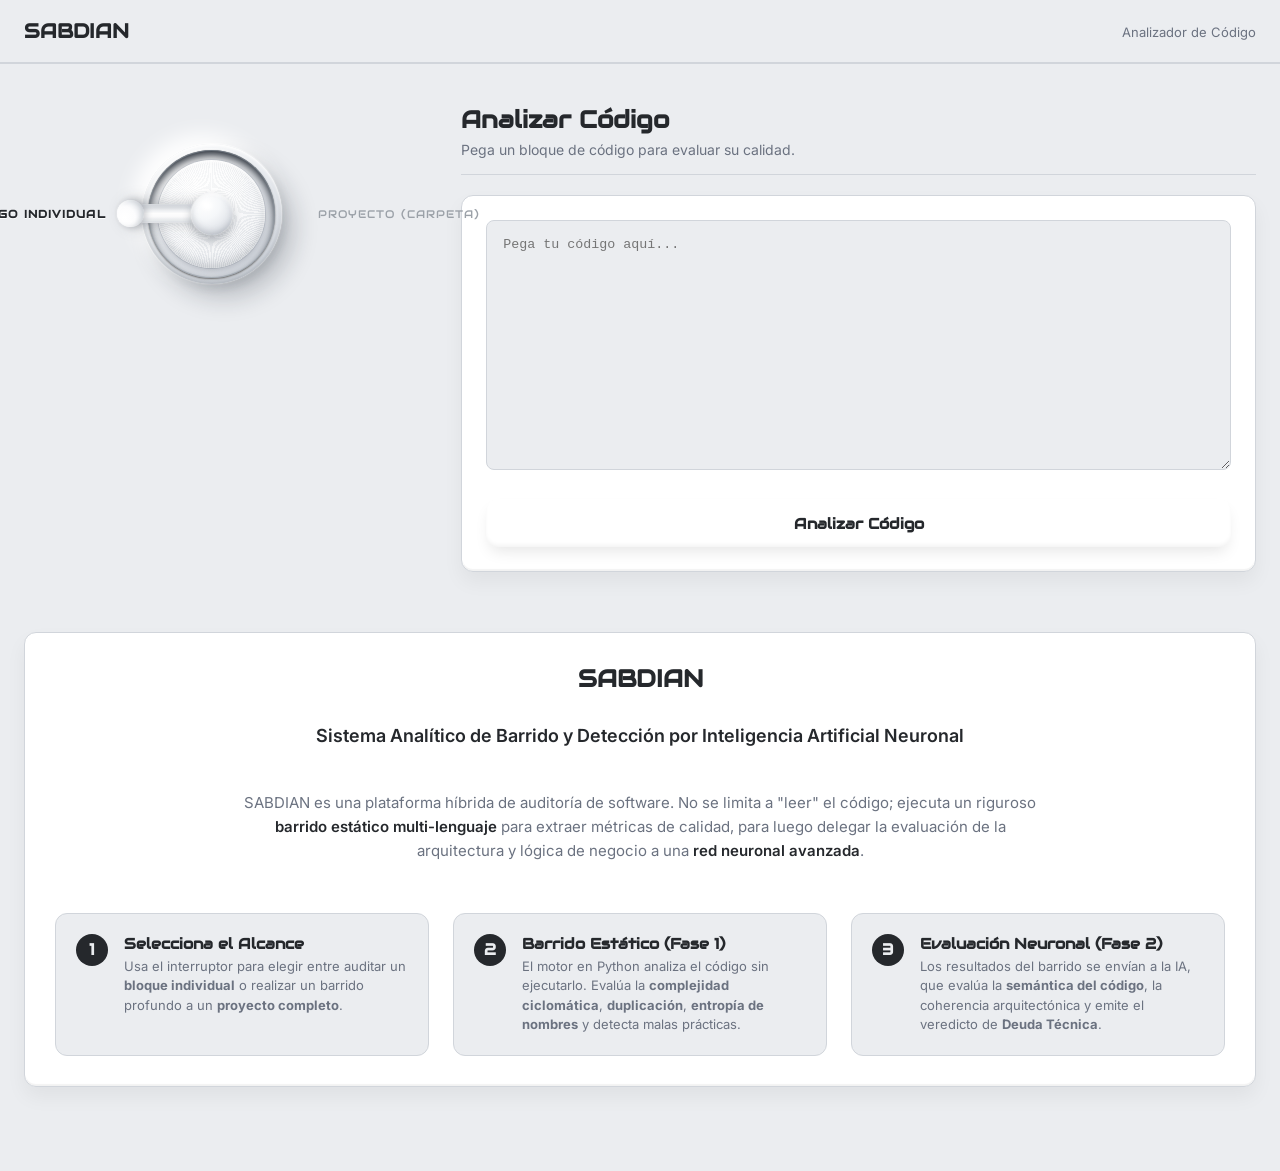
==== commit b273d698: "index.html" ====
--- a/static/index.html
+++ b/static/index.html
@@ -72,7 +72,6 @@
                             <div class="vl-docs-zona__interior" id="zona-carga-texto">
                                 <span class="vl-docs-zona__icono">📁</span>
                                 <p class="vl-docs-zona__texto">Haz clic para <strong>seleccionar</strong> una carpeta</p>
-                                
                             </div>
                             <div id="lista-archivos" class="lista-archivos" style="display: none;"></div>
                             <input type="file" id="input-carpeta" webkitdirectory directory multiple style="display: none;">
@@ -115,7 +114,7 @@
                 </div>
             </div>
 
-            <!-- RESULTADOS (AHORA ESTÁ AQUÍ ADENTRO) -->
+            <!-- RESULTADOS -->
             <div id="resultados-container" class="seccion-resultados" style="display: none;">
                 <div class="vl-seccion-encabezado" style="margin-bottom: 20px;">
                     <h3 class="vl-seccion-encabezado__titulo" style="font-size: 24px;">Resultados del Análisis</h3>
@@ -132,6 +131,30 @@
                         </thead>
                         <tbody></tbody>
                     </table>
+                </div>
+
+                <!-- SEGUNDA TABLA: HALLAZGOS Y SIGNIFICADO -->
+                <div id="detalle-hallazgos-container" class="seccion-hallazgos" style="display: none;">
+                    <div class="vl-seccion-encabezado" style="margin-bottom: 16px;">
+                        <h3 id="titulo-hallazgos" class="vl-seccion-encabezado__titulo" style="font-size: 20px;">
+                            Hallazgos del Analizador y Qué Significan
+                        </h3>
+                        <p class="vl-seccion-encabezado__subtitulo">
+                            Detalle extraído del análisis y guía rápida de lo que significa cada métrica.
+                        </p>
+                    </div>
+                    <div class="vl-admin-tabla-wrapper goma-caja">
+                        <table class="vl-admin-tabla tabla-hallazgos" id="tabla-hallazgos">
+                            <thead>
+                                <tr>
+                                    <th>Métrica / Hallazgo</th>
+                                    <th>Encontrado</th>
+                                    <th>Qué Significa</th>
+                                </tr>
+                            </thead>
+                            <tbody></tbody>
+                        </table>
+                    </div>
                 </div>
             </div>
         </section>
--- a/static/estilo.css
+++ b/static/estilo.css
@@ -56,8 +56,9 @@
     padding: 104px 24px 64px;
     min-height: 100vh;
     display: grid;
-    grid-template-columns: 1fr 2fr;
+    grid-template-columns: minmax(0, 1fr) minmax(0, 2fr);
     gap: 40px;
+    width: 100%;
     max-width: 1400px;
     margin: 0 auto;
 }
@@ -68,6 +69,8 @@
     justify-content: center;
     align-items: flex-start;
     padding-top: 40px;
+    min-width: 0;
+    max-width: 100%;
 }
 
 .columna-analisis {
@@ -75,12 +78,16 @@
     display: flex;
     flex-direction: column;
     gap: 20px;
-}
-
-/* Resultados (dentro de la columna de análisis) */
+    min-width: 0;
+    max-width: 100%;
+}
+
+/* Resultados */
 .seccion-resultados {
     width: 100%;
     margin-top: 20px;
+    min-width: 0;
+    max-width: 100%;
 }
 
 /* --- Componentes --- */
@@ -89,6 +96,8 @@
     display: flex;
     flex-direction: column;
     gap: 20px;
+    min-width: 0;
+    max-width: 100%;
 }
 .vl-seccion-encabezado { text-align: left; border-bottom: 1px solid var(--borde-goma); padding-bottom: 16px; }
 .vl-seccion-encabezado__titulo { font-size: 24px; margin-bottom: 6px; }
@@ -103,9 +112,11 @@
     display: flex;
     flex-direction: column;
     overflow: hidden;
-}
-.caja-contenido { padding: 24px; flex-grow: 1; }
-.caja-pie { padding: 0 24px 24px 24px; }
+    min-width: 0;
+    max-width: 100%;
+}
+.caja-contenido { padding: 24px; flex-grow: 1; min-width: 0; }
+.caja-pie { padding: 0 24px 24px 24px; min-width: 0; }
 
 .goma-boton {
     display: inline-flex; align-items: center; justify-content: center;
@@ -134,15 +145,55 @@
 .vl-docs-zona__texto { font-size: 16px; margin-bottom: 6px; }
 .vl-docs-zona__pista { font-size: 14px; color: var(--texto-secundario); font-family: 'Inter', sans-serif; }
 
-/* --- Tabla --- */
-.vl-admin-tabla-wrapper { width: 100%; overflow-x: auto; }
-.vl-admin-tabla { width: 100%; border-collapse: collapse; font-size: 14px; }
+/* ============================================================
+   TABLA CORREGIDA
+   ============================================================ */
+.vl-admin-tabla-wrapper { 
+    width: 100%; 
+    min-width: 0;
+    max-width: 100%;
+    overflow-x: auto;
+    -webkit-overflow-scrolling: touch;
+    border-radius: var(--radio);
+}
+
+.vl-admin-tabla { 
+    width: 100%; 
+    border-collapse: collapse; 
+    font-size: 14px; 
+    min-width: 600px;
+}
+
 .vl-admin-tabla thead { background: rgba(0,0,0,0.03); }
 body.modo-oscuro .vl-admin-tabla thead { background: rgba(255,255,255,0.03); }
-.vl-admin-tabla th { padding: 16px; text-align: left; font-weight: 700; text-transform: uppercase; font-size: 11px; border-bottom: 2px solid var(--borde-goma); }
-.vl-admin-tabla td { padding: 16px; border-bottom: 1px solid var(--borde-goma); color: var(--texto-secundario); }
-.vl-admin-tabla td:first-child { font-family: monospace; font-weight: bold; color: var(--texto-principal); }
-
+
+.vl-admin-tabla th { 
+    padding: 16px; 
+    text-align: left; 
+    font-weight: 700; 
+    text-transform: uppercase; 
+    font-size: 11px; 
+    border-bottom: 2px solid var(--borde-goma); 
+    white-space: nowrap;
+}
+
+.vl-admin-tabla td { 
+    padding: 16px; 
+    border-bottom: 1px solid var(--borde-goma); 
+    color: var(--texto-secundario); 
+}
+
+.vl-admin-tabla td:first-child { 
+    font-family: monospace; 
+    font-weight: bold; 
+    color: var(--texto-principal);
+    max-width: 200px;
+    overflow: hidden;
+    text-overflow: ellipsis;
+    white-space: nowrap;
+}
+
+/* Colores de Veredicto */
 .APROBADO { color: #111 !important; font-weight: 900; }
 body.modo-oscuro .APROBADO { color: #4ade80 !important; }
 .RECHAZADO { color: #cc0000 !important; font-weight: 900; }
@@ -207,6 +258,8 @@
 .seccion-info {
     grid-column: 1 / -1;
     width: 100%;
+    min-width: 0;
+    max-width: 100%;
     margin-top: 20px;
     margin-bottom: 20px;
 }
@@ -244,7 +297,7 @@
    ============================================================ */
 @media (max-width: 900px) {
     .vl-pagina {
-        grid-template-columns: 1fr;
+        grid-template-columns: minmax(0, 1fr);
         padding-top: 84px;
         gap: 20px;
     }
@@ -255,6 +308,7 @@
     }
     .columna-analisis {
         grid-column: 1 / -1;
+        min-width: 0;
     }
     .vl-seccion-encabezado {
         text-align: center;
@@ -265,10 +319,22 @@
     .int-selector { --tamano: 80px !important; }
     .int-escenario { flex-direction: column; gap: 15px; }
     .int-etiqueta { font-size: 9px; letter-spacing: 0.05em; }
-    .vl-pagina { padding: 80px 16px 40px; }
+    .vl-pagina { padding: 80px 12px 40px; }
+    .caja-contenido { padding: 14px; }
     .input-texto { height: 200px; font-size: 14px; }
     .goma-boton { height: 40px; font-size: 13px; }
     
-    .vl-admin-tabla-wrapper { overflow-x: auto; -webkit-overflow-scrolling: touch; }
-    .vl-admin-tabla { min-width: 600px; }
-}
+    .vl-admin-tabla {
+        min-width: 0;
+        width: 100%;
+    }
+    .vl-admin-tabla th, 
+    .vl-admin-tabla td {
+        padding: 8px 6px;
+        font-size: 11px;
+        word-break: break-word;
+    }
+    .vl-admin-tabla td:first-child {
+        max-width: 95px;
+    }
+}
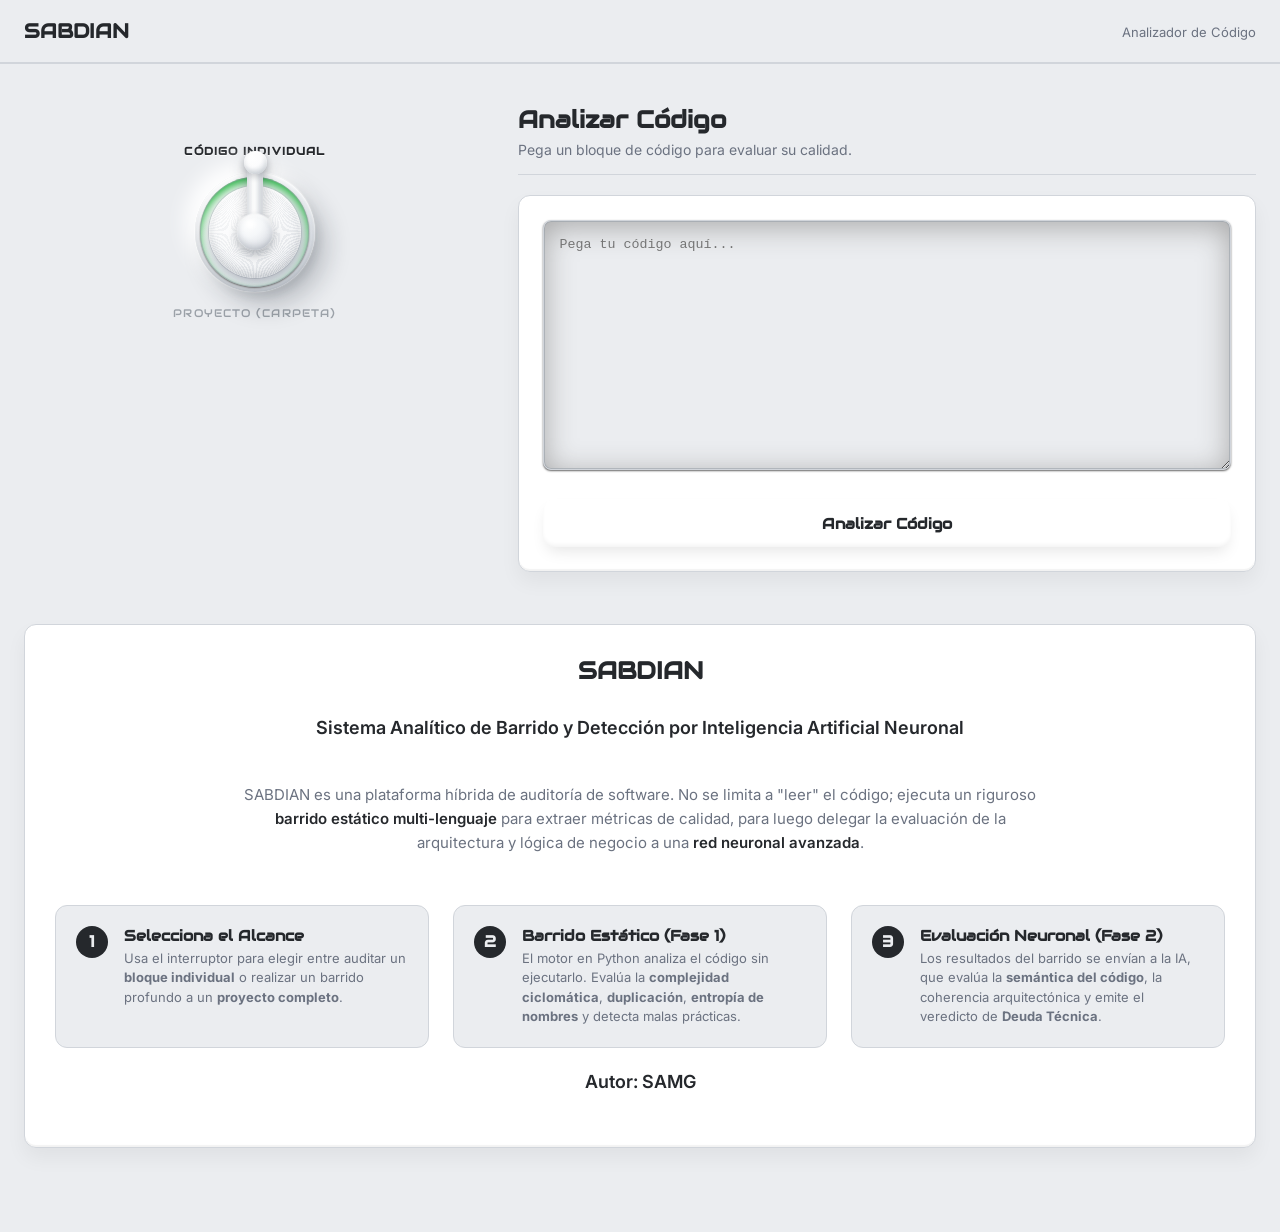
==== commit c7312e4b: "index.html" ====
--- a/static/index.html
+++ b/static/index.html
@@ -163,31 +163,44 @@
         <section class="seccion-info">
             <div class="info-tarjeta goma-caja">
                 <h2 class="info-titulo">SABDIAN</h2>
+                
                 <p class="info-texto" style="font-size: 18px; font-weight: 600; color: var(--texto-principal);">
                     Sistema Analítico de Barrido y Detección por Inteligencia Artificial Neuronal
                 </p>
+                
                 <p class="info-texto">
                     SABDIAN es una plataforma híbrida de auditoría de software. No se limita a "leer" el código; 
                     ejecuta un riguroso <strong>barrido estático multi-lenguaje</strong> para extraer métricas de calidad, 
                     para luego delegar la evaluación de la arquitectura y lógica de negocio a una 
                     <strong>red neuronal avanzada</strong>.
                 </p>
+                
                 <div class="info-pasos">
+                    
                     <div class="paso">
                         <span class="paso-numero">1</span>
                         <div><h3 class="paso-titulo">Selecciona el Alcance</h3><p class="paso-texto">Usa el interruptor para elegir entre auditar un <strong>bloque individual</strong> o realizar un barrido profundo a un <strong>proyecto completo</strong>.</p></div>
                     </div>
+                    
                     <div class="paso">
                         <span class="paso-numero">2</span>
                         <div><h3 class="paso-titulo">Barrido Estático (Fase 1)</h3><p class="paso-texto">El motor en Python analiza el código sin ejecutarlo. Evalúa la <strong>complejidad ciclomática</strong>, <strong>duplicación</strong>, <strong>entropía de nombres</strong> y detecta malas prácticas.</p></div>
                     </div>
+                    
                     <div class="paso">
                         <span class="paso-numero">3</span>
                         <div><h3 class="paso-titulo">Evaluación Neuronal (Fase 2)</h3><p class="paso-texto">Los resultados del barrido se envían a la IA, que evalúa la <strong>semántica del código</strong>, la coherencia arquitectónica y emite el veredicto de <strong>Deuda Técnica</strong>.</p></div>
                     </div>
-                </div>
+                    
+                </div>
+                
+                <p class="info-texto" style="font-size: 18px; font-weight: 600; color: var(--texto-principal);">
+                    Autor: SAMG
+                </p>
             </div>
         </section>
+
+        
     </main>
 
     <script src="app.js"></script>
--- a/static/estilo.css
+++ b/static/estilo.css
@@ -56,8 +56,8 @@
     padding: 104px 24px 64px;
     min-height: 100vh;
     display: grid;
-    grid-template-columns: minmax(0, 1fr) minmax(0, 2fr);
-    gap: 40px;
+    grid-template-columns: minmax(340px, 1fr) minmax(0, 1.6fr);
+    gap: 32px;
     width: 100%;
     max-width: 1400px;
     margin: 0 auto;
@@ -70,7 +70,6 @@
     align-items: flex-start;
     padding-top: 40px;
     min-width: 0;
-    max-width: 100%;
 }
 
 .columna-analisis {
@@ -86,6 +85,13 @@
 .seccion-resultados {
     width: 100%;
     margin-top: 20px;
+    min-width: 0;
+    max-width: 100%;
+}
+
+.seccion-hallazgos {
+    margin-top: 28px;
+    width: 100%;
     min-width: 0;
     max-width: 100%;
 }
@@ -133,6 +139,7 @@
     border: 1px solid var(--borde-goma); font-family: monospace; resize: vertical;
     background: var(--bg-pagina); color: var(--texto-principal);
     transition: background-color 0.5s ease, color 0.5s ease;
+    box-shadow: inset 0 0 0 1px rgba(150, 158, 168, 0.55), inset 0 5px 30px rgb(166, 166, 166), 0 1px 2px rgb(102, 102, 102);
 }
 
 .vl-docs-zona {
@@ -146,7 +153,7 @@
 .vl-docs-zona__pista { font-size: 14px; color: var(--texto-secundario); font-family: 'Inter', sans-serif; }
 
 /* ============================================================
-   TABLA CORREGIDA
+   TABLAS
    ============================================================ */
 .vl-admin-tabla-wrapper { 
     width: 100%; 
@@ -191,6 +198,25 @@
     overflow: hidden;
     text-overflow: ellipsis;
     white-space: nowrap;
+}
+
+.tabla-hallazgos td:first-child {
+    max-width: none;
+    white-space: nowrap;
+    font-family: var(--fuente-global);
+    font-size: 12px;
+}
+
+.tabla-hallazgos td.hallazgo-significado {
+    font-family: 'Inter', sans-serif;
+    font-size: 13px;
+    line-height: 1.5;
+    color: var(--texto-secundario);
+    min-width: 240px;
+}
+
+#tabla-resultados tbody tr.fila-activa {
+    background: rgba(59, 130, 246, 0.08);
 }
 
 /* Colores de Veredicto */
@@ -204,7 +230,7 @@
 body.modo-oscuro .APROBADO_CON_OBSERVACIONES { color: #38bdf8 !important; }
 
 /* ============================================================
-   INTERRUPTOR
+   INTERRUPTOR (Vuelta completa 540° + rebote: arriba 0deg / abajo 180deg)
    ============================================================ */
 .int-contenedor-tema {
   display: flex; align-items: center; justify-content: center; background: transparent;
@@ -229,24 +255,45 @@
   --fondo-tapa: radial-gradient(circle at 34% 28%, #636c7a 0%, #454b56 42%, #2a2e35 72%, #191b20 100%); --sombra-tapa: 0 3px 6px rgba(0, 0, 0, 0.6), inset 0 -3px 4px rgba(0, 0, 0, 0.65), inset 0 2px 3px rgba(255, 255, 255, 0.25);
   --fondo-perno: radial-gradient(circle at 34% 26%, #575f6c 0%, #3a3f48 36%, #262930 68%, #191b20 92%, #121417 100%); --sombra-perno: inset 0 -3px 6px rgba(0, 0, 0, 0.7), inset 0 2px 3px rgba(255, 255, 255, 0.2), 0 6px 12px rgba(0, 0, 0, 0.75), 0 0 0 1px rgba(255, 255, 255, 0.08); --brillo-perno: rgba(255, 255, 255, 0.35);
 }
-.int-escenario { position: relative; display: inline-flex; align-items: center; gap: 36px; user-select: none; cursor: pointer; }
+
+/* Etiquetas arriba y abajo en PC y móvil */
+.int-escenario { position: relative; display: inline-flex; flex-direction: column; align-items: center; gap: 14px; user-select: none; cursor: pointer; }
 .int-entrada { position: absolute; width: 1px; height: 1px; opacity: 0; pointer-events: none; }
 .int-etiqueta { font-family: var(--fuente-global); font-size: 11px; font-weight: 500; letter-spacing: 0.1em; text-transform: uppercase; white-space: nowrap; color: var(--texto-apagado); transition: color 0.45s ease, text-shadow 0.45s ease; }
 .int-etiqueta-apagado { color: var(--texto-activo); font-weight: 600; text-shadow: var(--sombra-texto); }
 .int-entrada:checked ~ .int-etiqueta-apagado { color: var(--texto-apagado); font-weight: 500; text-shadow: none; }
 .int-entrada:checked ~ .int-etiqueta-encendido { color: var(--texto-activo); font-weight: 600; text-shadow: var(--sombra-texto); }
-.int-selector { --tamano: 140px; position: relative; display: block; width: var(--tamano); height: var(--tamano); flex: none; border-radius: 50%; background: var(--fondo-selector); cursor: pointer; box-shadow: var(--sombra-selector); transition: box-shadow 0.45s ease, transform 0.25s ease, background 0.45s ease; }
+.int-selector { --tamano: 120px; position: relative; display: block; width: var(--tamano); height: var(--tamano); flex: none; border-radius: 50%; background: var(--fondo-selector); cursor: pointer; -webkit-tap-highlight-color: transparent; box-shadow: var(--sombra-selector); transition: box-shadow 0.45s ease, transform 0.25s ease, background 0.45s ease; }
 .int-escenario:active .int-selector { transform: translateY(1px) scale(0.992); box-shadow: var(--sombra-selector-presionado); }
 .int-entrada:focus-visible ~ .int-selector { box-shadow: var(--sombra-selector), 0 0 0 3px rgba(59, 130, 246, 0.45); }
 .int-bisel { position: absolute; inset: 0; border-radius: 50%; background: var(--fondo-bisel); box-shadow: var(--sombra-bisel); transition: background 0.45s ease, box-shadow 0.45s ease; }
 .int-bisel::after { content: ""; position: absolute; inset: 3%; border-radius: 50%; background: radial-gradient(circle at 32% 22%, var(--brillo-bisel), transparent 55%); transition: background 0.45s ease; }
-.int-engranaje { position: absolute; inset: 4.5%; border-radius: 50%; box-shadow: inset 0 0 0 1px rgba(150, 158, 168, 0.55), inset 0 5px 10px rgb(28, 35, 45), 0 1px 2px rgb(102, 102, 102); transform: rotate(0deg); transition: transform 0.65s cubic-bezier(0.3, 1.25, 0.4, 1); }
+.int-engranaje { position: absolute; inset: 4.5%; border-radius: 50%; box-shadow: inset 0 0 0 1px rgba(150, 158, 168, 0.55), inset 0 5px 10px rgb(39, 179, 67), 0 1px 2px rgb(102, 102, 102); transform: rotate(0deg); transition: transform 0.65s cubic-bezier(0.3, 1.25, 0.4, 1); }
 .int-entrada:checked ~ .int-selector .int-engranaje { transform: rotate(9deg); }
 .int-engranaje::after { content: ""; position: absolute; inset: 8%; border-radius: 50%; background-image: var(--fondo-placa); box-shadow: var(--sombra-placa); transition: background 0.45s ease, box-shadow 0.45s ease; }
-.int-palanca { position: absolute; left: 50%; top: 50%; width: calc(var(--tamano) * 0.135); height: calc(var(--tamano) * 0.64); margin-left: calc(var(--tamano) * -0.0675); margin-top: calc(var(--tamano) * -0.64); transform-origin: 50% 100%; transform: rotate(-90deg); animation: rebote-hacia-izquierda 0.72s cubic-bezier(0.22, 1, 0.36, 1) forwards; filter: var(--sombra-proyectada-palanca); z-index: 2; }
-.int-entrada:checked ~ .int-selector .int-palanca { animation: rebote-hacia-derecha 0.72s cubic-bezier(0.22, 1, 0.36, 1) forwards; }
-@keyframes rebote-hacia-derecha { 0% { transform: rotate(-90deg); } 62% { transform: rotate(103deg); } 78% { transform: rotate(83deg); } 90% { transform: rotate(93deg); } 100% { transform: rotate(90deg); } }
-@keyframes rebote-hacia-izquierda { 0% { transform: rotate(90deg); } 62% { transform: rotate(-103deg); } 78% { transform: rotate(-83deg); } 90% { transform: rotate(-93deg); } 100% { transform: rotate(-90deg); } }
+
+/* Palanca: inicia apuntando ARRIBA (0deg) y gira 540° (1 vuelta + media vuelta) entre ARRIBA y ABAJO */
+.int-palanca { position: absolute; left: 50%; top: 50%; width: calc(var(--tamano) * 0.135); height: calc(var(--tamano) * 0.64); margin-left: calc(var(--tamano) * -0.0675); margin-top: calc(var(--tamano) * -0.64); transform-origin: 50% 100%; transform: rotate(0deg); animation: giro-resorte-a-arriba 0.9s cubic-bezier(0.22, 1, 0.36, 1) forwards; filter: var(--sombra-proyectada-palanca); z-index: 2; }
+.int-entrada:checked ~ .int-selector .int-palanca { animation: giro-resorte-a-abajo 0.9s cubic-bezier(0.22, 1, 0.36, 1) forwards; }
+
+/* 0deg -> 540deg (1 vuelta completa + abajo 180deg) con rebote */
+@keyframes giro-resorte-a-abajo {
+  0%   { transform: rotate(0deg); }
+  70%  { transform: rotate(554deg); }
+  84%  { transform: rotate(533deg); }
+  93%  { transform: rotate(543deg); }
+  100% { transform: rotate(540deg); }
+}
+
+/* 540deg -> 1080deg (1 vuelta completa + arriba 0deg) con rebote */
+@keyframes giro-resorte-a-arriba {
+  0%    { transform: rotate(540deg); }
+  70%   { transform: rotate(1094deg); }
+  84%   { transform: rotate(1073deg); }
+  93%   { transform: rotate(1083deg); }
+  100%  { transform: rotate(1080deg); }
+}
+
 .int-cuerpo-palanca { position: absolute; inset: 0; border-radius: 40% 40% 22% 22% / 18% 18% 10% 10%; background: var(--fondo-palanca); box-shadow: var(--sombra-palanca); transition: background 0.45s ease, box-shadow 0.45s ease; }
 .int-tapa { position: absolute; left: 50%; top: calc(var(--tamano) * -0.035); width: calc(var(--tamano) * 0.19); height: calc(var(--tamano) * 0.19); margin-left: calc(var(--tamano) * -0.095); border-radius: 50%; background: var(--fondo-tapa); box-shadow: var(--sombra-tapa); transition: background 0.45s ease, box-shadow 0.45s ease; }
 .int-perno { position: absolute; left: 50%; top: 50%; width: calc(var(--tamano) * 0.3); height: calc(var(--tamano) * 0.3); transform: translate(-50%, -50%); border-radius: 50%; background: var(--fondo-perno); box-shadow: var(--sombra-perno); transition: background 0.45s ease, box-shadow 0.45s ease; z-index: 3; }
@@ -295,6 +342,16 @@
 /* ============================================================
    RESPONSIVO
    ============================================================ */
+@media (max-width: 1150px) and (min-width: 901px) {
+    .vl-pagina {
+        grid-template-columns: minmax(280px, 1fr) minmax(0, 1.5fr);
+        gap: 24px;
+    }
+    .int-selector {
+        --tamano: 110px;
+    }
+}
+
 @media (max-width: 900px) {
     .vl-pagina {
         grid-template-columns: minmax(0, 1fr);
@@ -317,7 +374,7 @@
 
 @media (max-width: 600px) {
     .int-selector { --tamano: 80px !important; }
-    .int-escenario { flex-direction: column; gap: 15px; }
+    .int-escenario { gap: 15px; }
     .int-etiqueta { font-size: 9px; letter-spacing: 0.05em; }
     .vl-pagina { padding: 80px 12px 40px; }
     .caja-contenido { padding: 14px; }
@@ -337,4 +394,12 @@
     .vl-admin-tabla td:first-child {
         max-width: 95px;
     }
-}
+    .tabla-hallazgos td:first-child {
+        white-space: normal;
+        font-size: 11px;
+    }
+    .tabla-hallazgos td.hallazgo-significado {
+        min-width: 170px;
+        font-size: 11px;
+    }
+}
